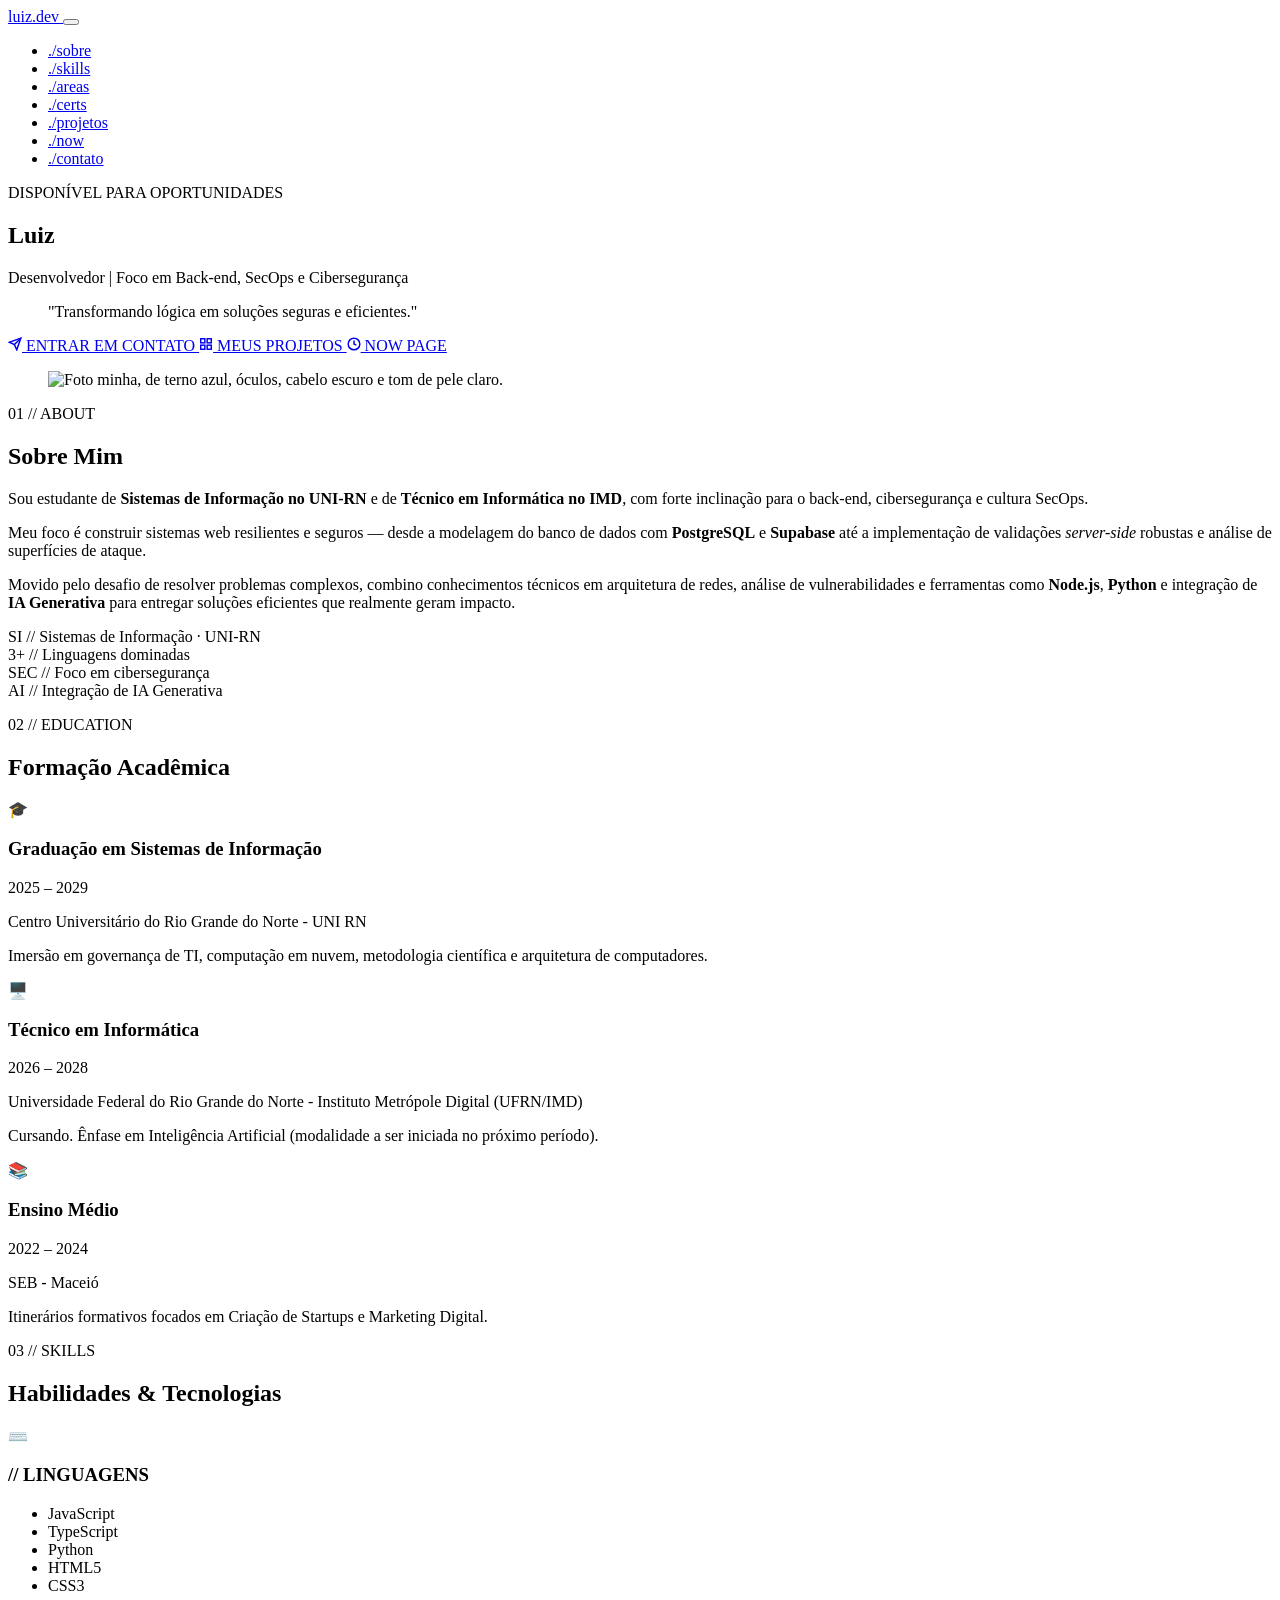
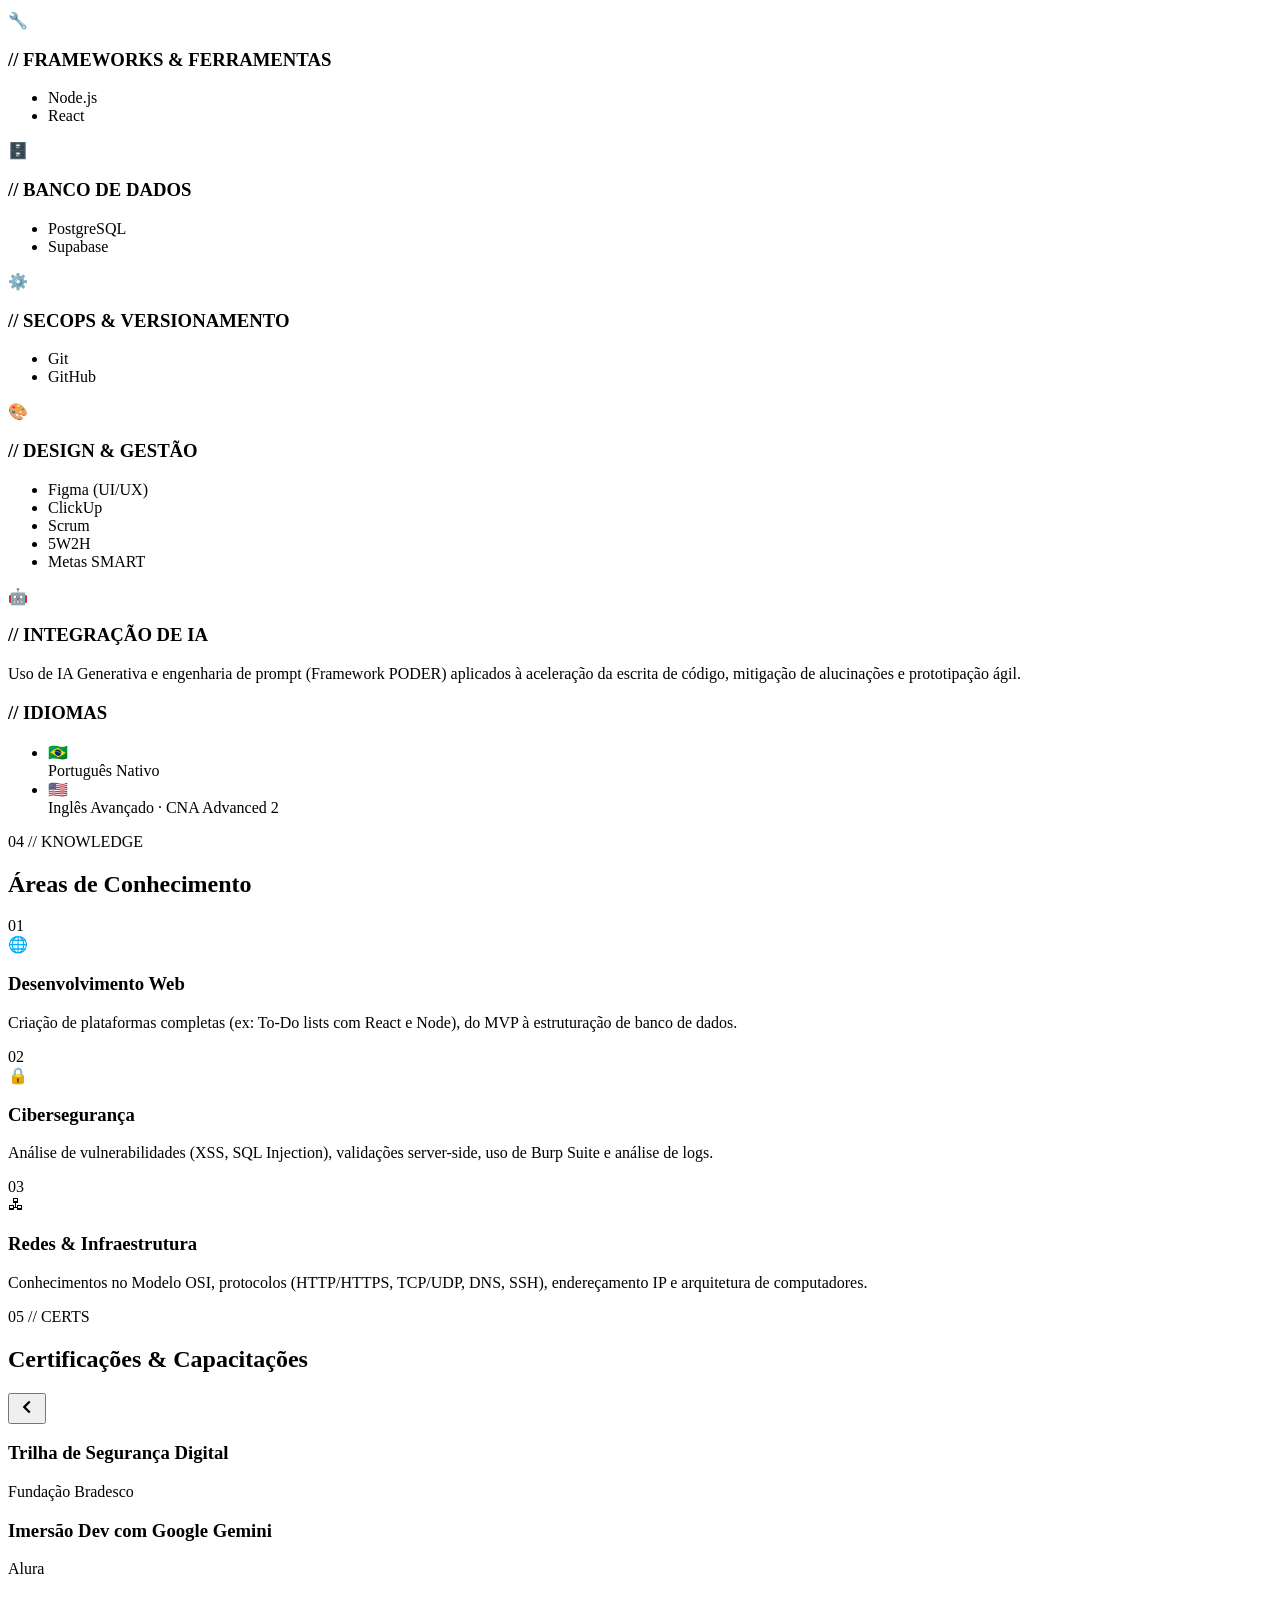
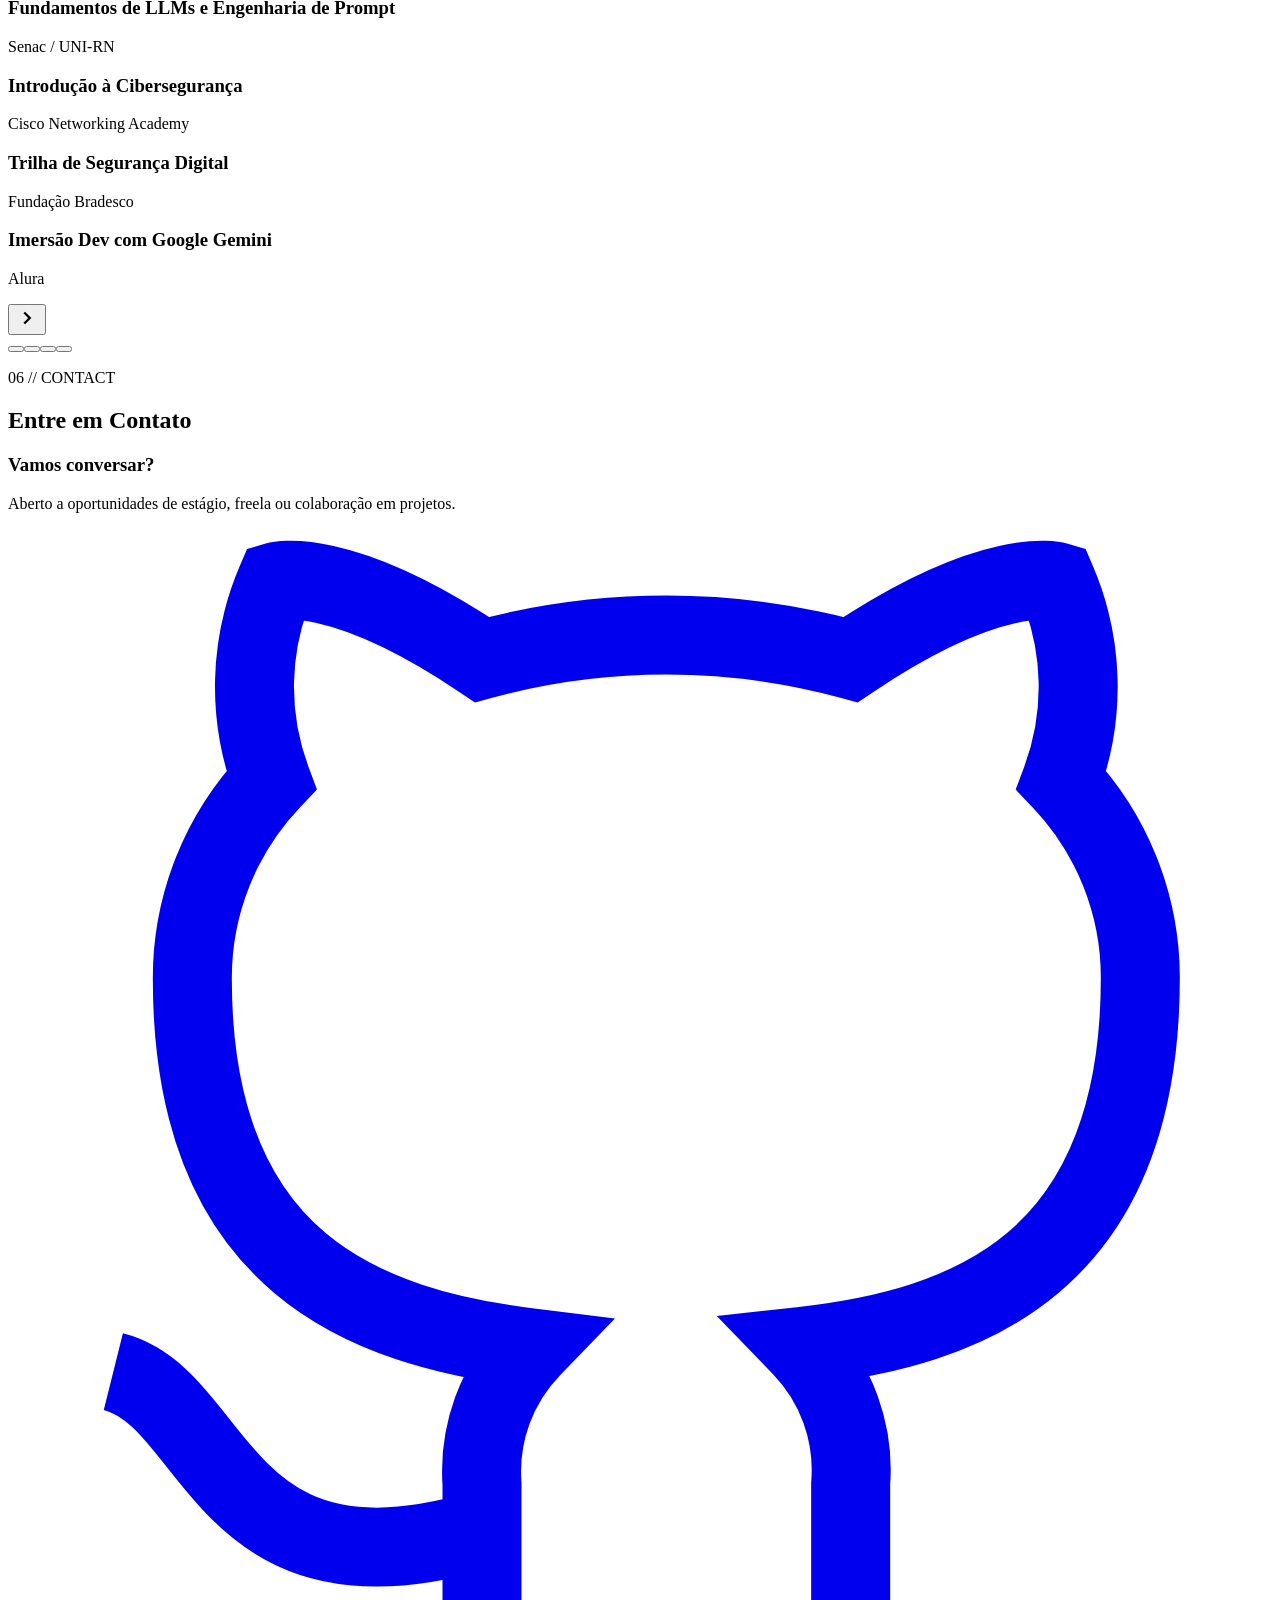
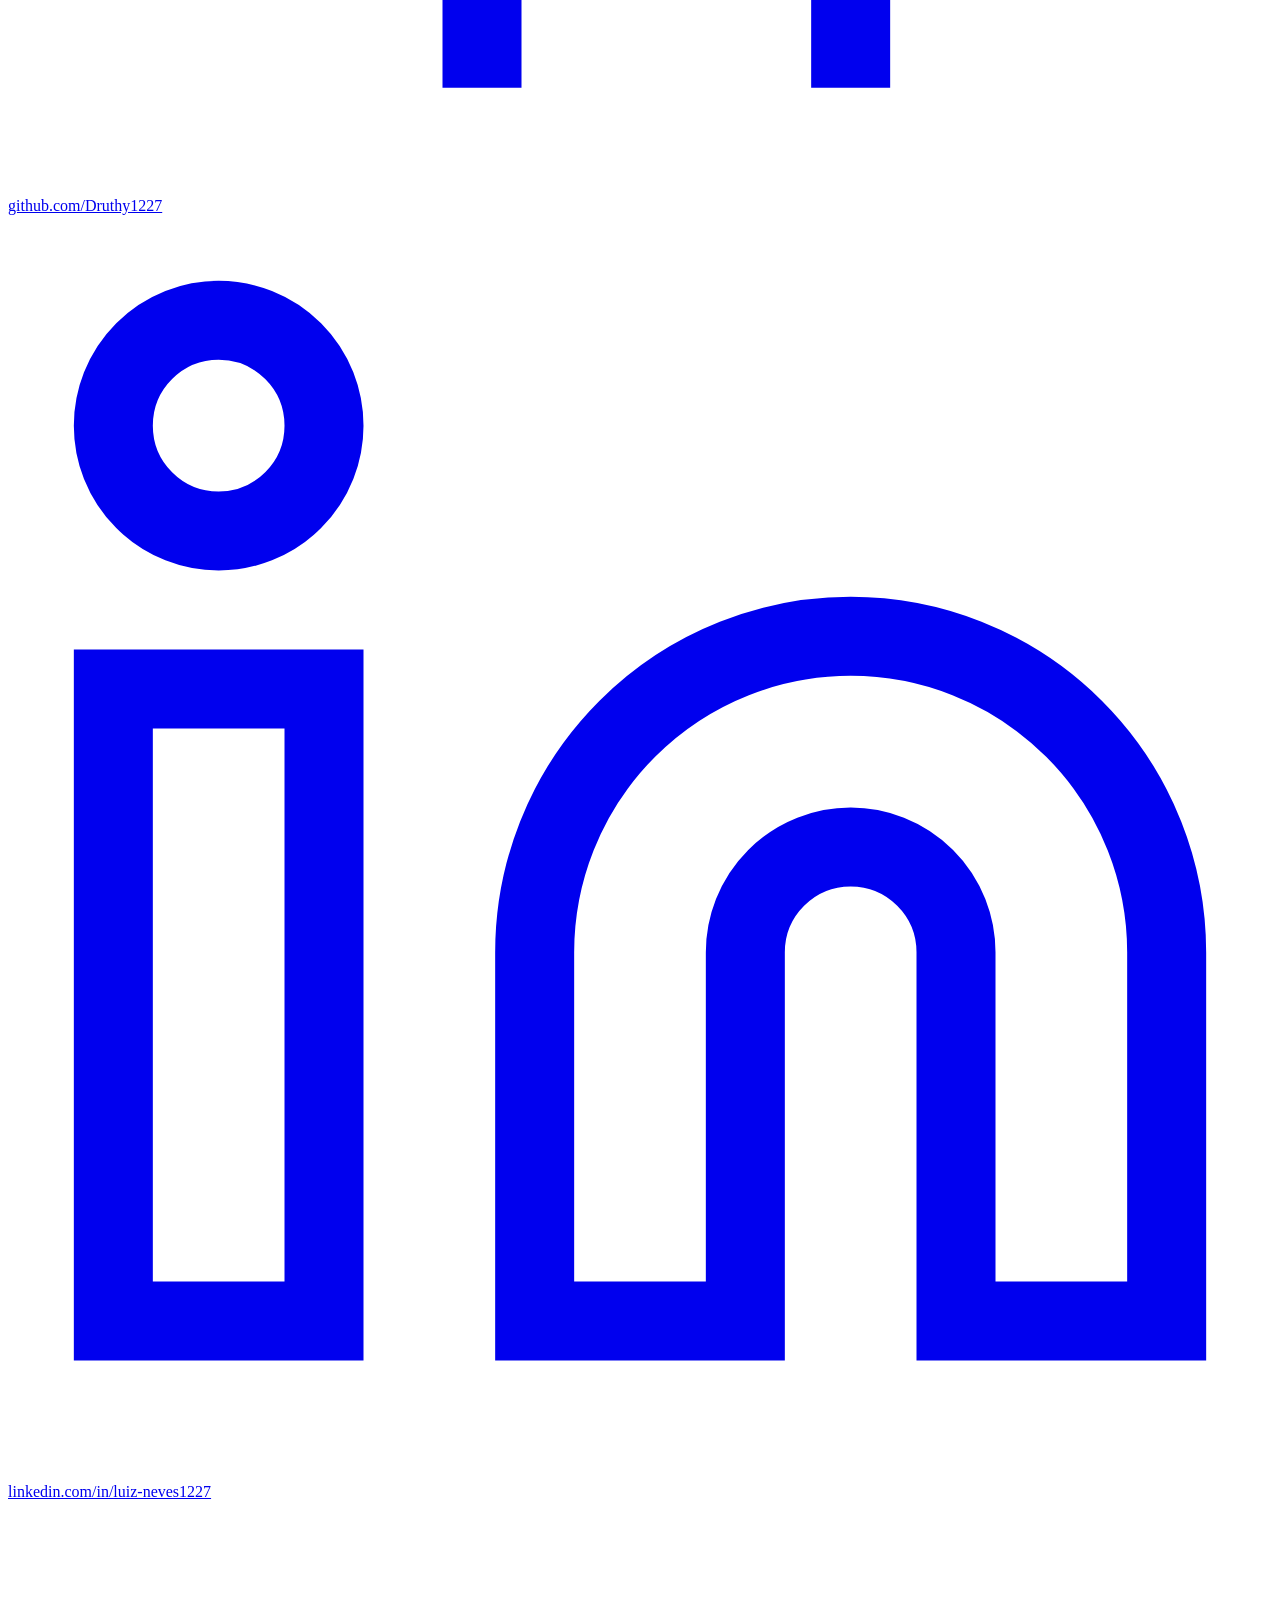
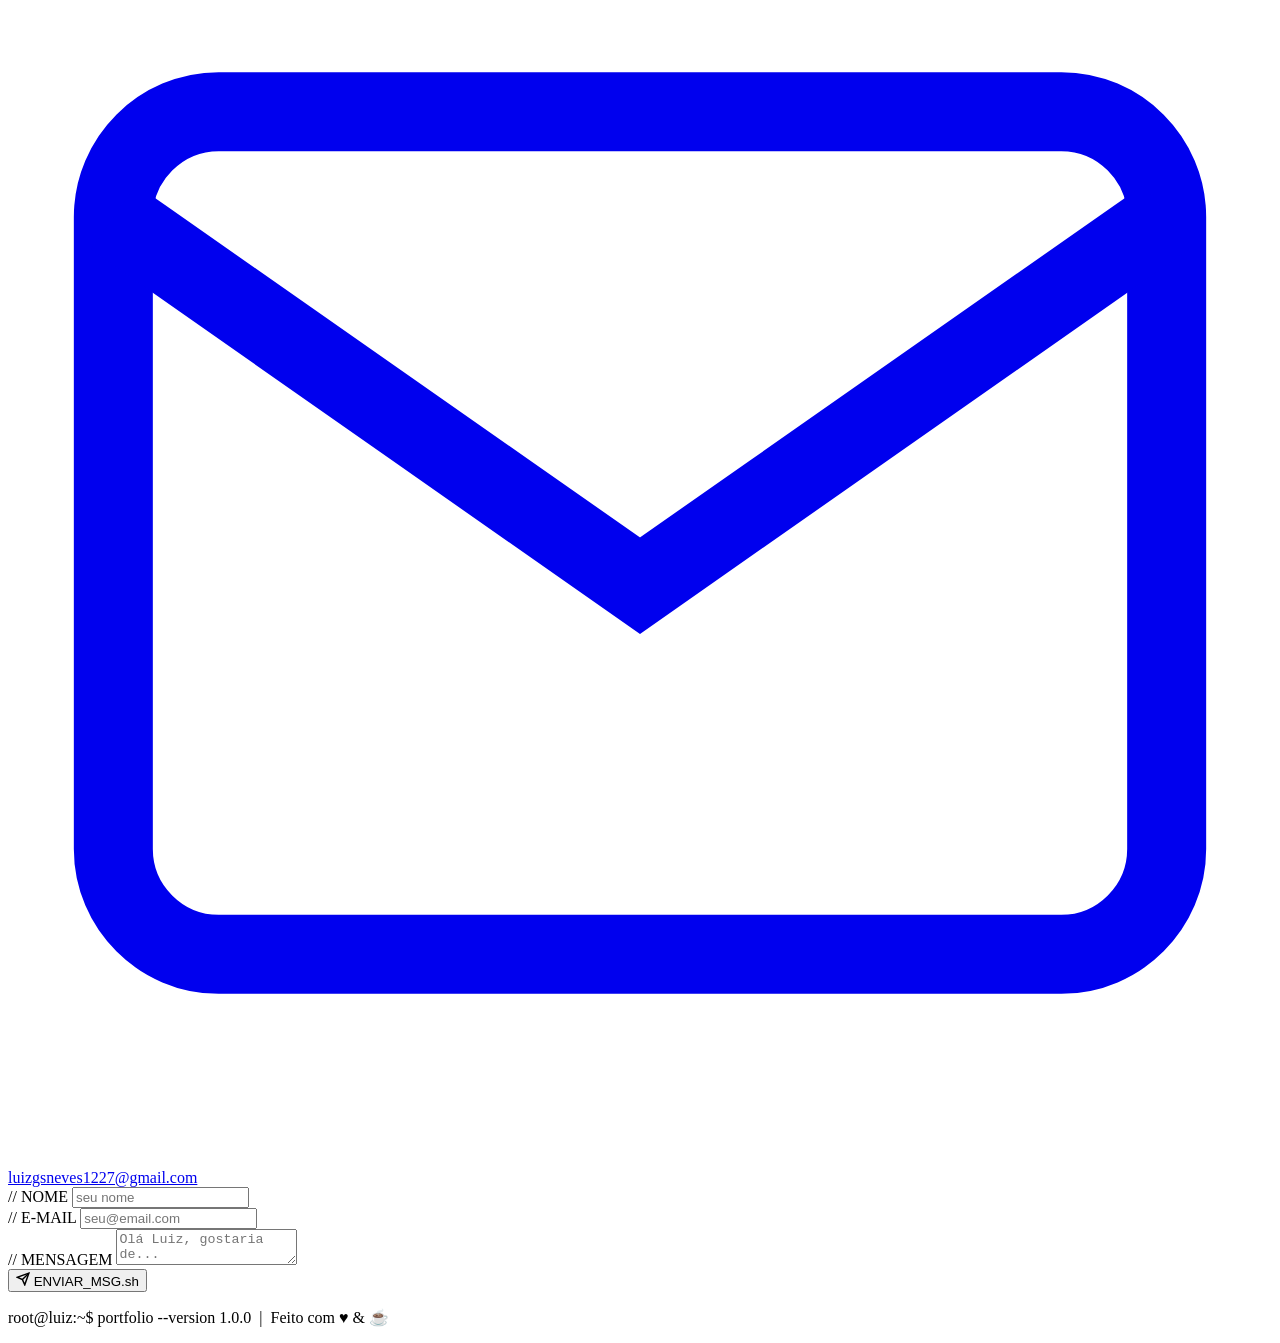
==== index.html @ 8666c345 "Update meta tags and improve form submission handling across HTML and JS files" ====
﻿<!DOCTYPE html>
<html lang="pt-BR">
<head>
  <!-- =============================================
       META & SEO
       ============================================= -->
  <meta charset="UTF-8" />
  <meta name="viewport" content="width=device-width, initial-scale=1.0" />
  <meta name="description" content="Portfólio de Luiz — Desenvolvedor com foco em Back-end, SecOps e Cibersegurança. Estudante de Sistemas de Informação no UNI-RN." />
  <meta name="keywords" content="desenvolvedor back-end, cibersegurança, secops, nodejs, python, go, postgresql, portfólio" />
  <meta name="author" content="Luiz" />

  <!-- Open Graph (para compartilhamentos em redes sociais) -->
  <meta property="og:title" content="Luiz Neves | Dev Back-end &amp; Cibersegurança" />
  <meta property="og:description" content="Transformando lógica em soluções seguras e eficientes." />
  <meta property="og:type" content="website" />
  <meta property="og:url" content="https://druthy1227.github.io/Portfolio/" />

  <!-- Twitter Card -->
  <meta name="twitter:card" content="summary" />
  <meta name="twitter:title" content="Luiz Neves | Dev Back-end &amp; Cibersegurança" />
  <meta name="twitter:description" content="Transformando lógica em soluções seguras e eficientes." />

  <title>Luiz | Dev Back-end &amp; Cibersegurança</title>

  <!-- Google Fonts -->
  <link rel="preconnect" href="https://fonts.googleapis.com" />
  <link rel="preconnect" href="https://fonts.gstatic.com" crossorigin />
  <link href="https://fonts.googleapis.com/css2?family=Share+Tech+Mono&family=Syne:wght@400;600;700;800&display=swap" rel="stylesheet" />
  <link rel="icon" href="assets/icons/favicon_io/favicon-32x32.png" type="image/png" />
  <!-- Stylesheet -->
  <link rel="stylesheet" href="style.css" />
</head>
<body>

  <!-- =============================================
       CABEÇALHO / NAVEGAÇÃO
       ============================================= -->
  <header role="banner">
    <nav aria-label="Navegação principal">
      <a class="nav-logo" href="#hero" aria-label="Ir ao topo — luiz.dev">
        luiz<span>.dev</span>
      </a>

      <!-- Botão hamburger para mobile -->
      <button
        class="hamburger"
        id="hamburger"
        aria-label="Abrir menu de navegação"
        aria-expanded="false"
        aria-controls="navLinks"
      >
        <span></span>
        <span></span>
        <span></span>
      </button>

      <ul class="nav-links" id="navLinks" role="list">
        <li><a href="#sobre">./sobre</a></li>
        <li><a href="#habilidades">./skills</a></li>
        <li><a href="#areas">./areas</a></li>
        <li><a href="#certs">./certs</a></li>
        <li><a href="projetos.html">./projetos</a></li>
        <li><a href="now.html">./now</a></li>
        <li><a href="#contato">./contato</a></li>
      </ul>
    </nav>
  </header>

  <!-- =============================================
       CONTEÚDO PRINCIPAL
       ============================================= -->
  <main id="main-content">

    <!-- =============================================
         SEÇÃO HERO
         ============================================= -->
    <section id="hero" aria-labelledby="hero-name">
      <div class="container hero-inner">

        <div class="hero-text">
          <p class="hero-tag" aria-label="Status: disponível para oportunidades">
            DISPONÍVEL PARA OPORTUNIDADES
          </p>

          <h1 class="hero-name" id="hero-name">
            Lu<span class="accent">iz</span>
          </h1>

          <p class="hero-title">
            Desenvolvedor | Foco em Back-end, SecOps e Cibersegurança
            <span class="cursor" aria-hidden="true"></span>
          </p>

          <blockquote class="hero-call">
            "Transformando lógica em soluções seguras e eficientes."
          </blockquote>
<div class="hero-buttons">
          <a href="#contato" class="hero-cta" aria-label="Ir para seção de contato">
            <svg aria-hidden="true" focusable="false" width="14" height="14" viewBox="0 0 24 24" fill="none" stroke="currentColor" stroke-width="2.5">
              <path d="M22 2L11 13"/><polygon points="22 2 15 22 11 13 2 9 22 2"/>
            </svg>
            ENTRAR EM CONTATO
          </a>

          <a href="projetos.html" class="hero-cta" aria-label="Ver meus projetos">
            <svg aria-hidden="true" focusable="false" width="14" height="14" viewBox="0 0 24 24" fill="none" stroke="currentColor" stroke-width="2.5">
              <rect x="3" y="3" width="7" height="7"/><rect x="14" y="3" width="7" height="7"/><rect x="14" y="14" width="7" height="7"/><rect x="3" y="14" width="7" height="7"/>
            </svg>
            MEUS PROJETOS
          </a>

          <a href="now.html" class="hero-cta" aria-label="Ver o que estou fazendo agora">
            <svg aria-hidden="true" focusable="false" width="14" height="14" viewBox="0 0 24 24" fill="none" stroke="currentColor" stroke-width="2.5"><circle cx="12" cy="12" r="10"/><polyline points="12 6 12 12 16 14"/></svg>
            NOW PAGE
          </a>
        </div>
          
        </div>

        <!-- =============================================
             FOTO DE PERFIL
             ============================================= -->
        <figure class="hero-photo" aria-label="Foto de perfil">
  <img
    src="assets/img/idk.jpg"
    class="hero-photo-img"
    alt="Foto minha, de terno azul, óculos, cabelo escuro e tom de pele claro."
  />
</figure>

      </div>
    </section>

    <!-- =============================================
         SEÇÃO SOBRE MIM
         ============================================= -->
    <section id="sobre" aria-labelledby="sobre-title">
      <div class="container">

        <header class="section-header reveal">
          <p class="section-label" aria-hidden="true">01 // ABOUT</p>
          <h2 class="section-title" id="sobre-title">
            Sobre <span class="accent">Mim</span>
          </h2>
        </header>

        <div class="sobre-grid">
          <article class="sobre-text reveal" aria-label="Biografia">
            <p>
              Sou estudante de <strong>Sistemas de Informação no UNI-RN</strong> e de
              <strong>Técnico em Informática no IMD</strong>, com forte inclinação para
              o back-end, cibersegurança e cultura SecOps.
            </p>
            <p>
              Meu foco é construir sistemas web resilientes e seguros — desde a modelagem
              do banco de dados com <strong>PostgreSQL</strong> e <strong>Supabase</strong>
              até a implementação de validações <em>server-side</em> robustas e análise
              de superfícies de ataque.
            </p>
            <p>
              Movido pelo desafio de resolver problemas complexos, combino conhecimentos
              técnicos em arquitetura de redes, análise de vulnerabilidades e ferramentas
              como <strong>Node.js</strong>, <strong>Python</strong> e integração de
              <strong>IA Generativa</strong> para entregar soluções eficientes que
              realmente geram impacto.
            </p>
          </article>

          <div class="sobre-stats reveal" role="list" aria-label="Destaques do perfil">
            <article class="stat-box" role="listitem">
              <span class="stat-num" aria-label="Curso: Sistemas de Informação">SI</span>
              <span class="stat-label">// Sistemas de Informação · UNI-RN</span>
            </article>
            <article class="stat-box" role="listitem">
              <span class="stat-num" aria-label="Mais de 3 linguagens">3+</span>
              <span class="stat-label">// Linguagens dominadas</span>
            </article>
            <article class="stat-box" role="listitem">
              <span class="stat-num" aria-label="Foco em segurança">SEC</span>
              <span class="stat-label">// Foco em cibersegurança</span>
            </article>
            <article class="stat-box" role="listitem">
              <span class="stat-num" aria-label="Inteligência Artificial">AI</span>
              <span class="stat-label">// Integração de IA Generativa</span>
            </article>
          </div>
        </div>

      </div>
    </section>

    <!-- =============================================
         SEÇÃO FORMAÇÃO ACADÊMICA
         ============================================= -->
    <section id="formacao" aria-labelledby="formacao-title">
      <div class="container">

        <header class="section-header reveal">
          <p class="section-label" aria-hidden="true">02 // EDUCATION</p>
          <h2 class="section-title" id="formacao-title">
            Formação <span class="accent">Acadêmica</span>
          </h2>
        </header>

        <div class="formacao-list">

          <article class="formacao-item reveal" aria-labelledby="form1-title">
            <div class="formacao-icon" aria-hidden="true">🎓</div>
            <div class="formacao-content">
              <div class="formacao-header">
                <h3 class="formacao-title" id="form1-title">Graduação em Sistemas de Informação</h3>
                <span class="formacao-period">2025 – 2029</span>
              </div>
              <p class="formacao-institution">Centro Universitário do Rio Grande do Norte - UNI RN</p>
              <p class="formacao-desc">Imersão em governança de TI, computação em nuvem, metodologia científica e arquitetura de computadores.</p>
            </div>
          </article>

          <article class="formacao-item reveal" aria-labelledby="form2-title">
            <div class="formacao-icon" aria-hidden="true">🖥️</div>
            <div class="formacao-content">
              <div class="formacao-header">
                <h3 class="formacao-title" id="form2-title">Técnico em Informática</h3>
                <span class="formacao-period">2026 – 2028</span>
              </div>
              <p class="formacao-institution">Universidade Federal do Rio Grande do Norte - Instituto Metrópole Digital (UFRN/IMD)</p>
              <p class="formacao-desc">Cursando. Ênfase em Inteligência Artificial (modalidade a ser iniciada no próximo período).</p>
            </div>
          </article>

          <article class="formacao-item reveal" aria-labelledby="form3-title">
            <div class="formacao-icon" aria-hidden="true">📚</div>
            <div class="formacao-content">
              <div class="formacao-header">
                <h3 class="formacao-title" id="form3-title">Ensino Médio</h3>
                <span class="formacao-period">2022 – 2024</span>
              </div>
              <p class="formacao-institution">SEB - Maceió</p>
              <p class="formacao-desc">Itinerários formativos focados em Criação de Startups e Marketing Digital.</p>
            </div>
          </article>

        </div>

      </div>
    </section>

    <!-- =============================================
         SEÇÃO HABILIDADES
         ============================================= -->
    <section id="habilidades" aria-labelledby="habilidades-title">
      <div class="container">

        <header class="section-header reveal">
          <p class="section-label" aria-hidden="true">03 // SKILLS</p>
          <h2 class="section-title" id="habilidades-title">
            Habilidades &amp; <span class="accent">Tecnologias</span>
          </h2>
        </header>

        <div class="skills-grid">

          <article class="skill-card reveal" aria-labelledby="skill-langs">
            <div class="skill-card-icon" aria-hidden="true">⌨️</div>
            <h3 class="skill-card-title" id="skill-langs">// LINGUAGENS</h3>
            <ul class="skill-tags" aria-label="Linguagens de programação">
              <li class="skill-tag">JavaScript</li>
              <li class="skill-tag">TypeScript</li>
              <li class="skill-tag">Python</li>
              <li class="skill-tag">HTML5</li>
              <li class="skill-tag">CSS3</li>
            </ul>
          </article>

          <article class="skill-card reveal" aria-labelledby="skill-frameworks">
            <div class="skill-card-icon" aria-hidden="true">🔧</div>
            <h3 class="skill-card-title" id="skill-frameworks">// FRAMEWORKS &amp; FERRAMENTAS</h3>
            <ul class="skill-tags" aria-label="Frameworks e ferramentas">
              <li class="skill-tag">Node.js</li>
              <li class="skill-tag">React</li>
            </ul>
          </article>

          <article class="skill-card reveal" aria-labelledby="skill-db">
            <div class="skill-card-icon" aria-hidden="true">🗄️</div>
            <h3 class="skill-card-title" id="skill-db">// BANCO DE DADOS</h3>
            <ul class="skill-tags" aria-label="Banco de dados">
              <li class="skill-tag">PostgreSQL</li>
              <li class="skill-tag">Supabase</li>
            </ul>
          </article>

          <article class="skill-card reveal" aria-labelledby="skill-secops">
            <div class="skill-card-icon" aria-hidden="true">⚙️</div>
            <h3 class="skill-card-title" id="skill-secops">// SECOPS &amp; VERSIONAMENTO</h3>
            <ul class="skill-tags" aria-label="SecOps e versionamento">
              <li class="skill-tag">Git</li>
              <li class="skill-tag">GitHub</li>
            </ul>
          </article>

          <article class="skill-card reveal" aria-labelledby="skill-design">
            <div class="skill-card-icon" aria-hidden="true">🎨</div>
            <h3 class="skill-card-title" id="skill-design">// DESIGN &amp; GESTÃO</h3>
            <ul class="skill-tags" aria-label="Design e gestão de projetos">
              <li class="skill-tag">Figma (UI/UX)</li>
              <li class="skill-tag">ClickUp</li>
              <li class="skill-tag">Scrum</li>
              <li class="skill-tag">5W2H</li>
              <li class="skill-tag">Metas SMART</li>
            </ul>
          </article>

          <article class="skill-card reveal" aria-labelledby="skill-ai">
            <div class="skill-card-icon" aria-hidden="true">🤖</div>
            <h3 class="skill-card-title" id="skill-ai">// INTEGRAÇÃO DE IA</h3>
            <p class="skill-card-desc">Uso de IA Generativa e engenharia de prompt (Framework PODER) aplicados à aceleração da escrita de código, mitigação de alucinações e prototipação ágil.</p>
          </article>

        </div>

        <!-- Bloco de Idiomas -->
        <div class="languages-block reveal" aria-label="Idiomas">
          <h3 class="languages-title">// IDIOMAS</h3>
          <ul class="languages-list" role="list">
            <li class="language-item">
              <span class="language-flag" aria-hidden="true">🇧🇷</span>
              <div class="language-info">
                <span class="language-name">Português</span>
                <span class="language-level">Nativo</span>
              </div>
            </li>
            <li class="language-item">
              <span class="language-flag" aria-hidden="true">🇺🇸</span>
              <div class="language-info">
                <span class="language-name">Inglês</span>
                <span class="language-level">Avançado <span class="language-cert">· CNA Advanced 2</span></span>
              </div>
            </li>
          </ul>
        </div>

      </div>
    </section>

    <!-- =============================================
         SEÇÃO ÁREAS DE CONHECIMENTO
         ============================================= -->
    <section id="areas" aria-labelledby="areas-title">
      <div class="container">

        <header class="section-header reveal">
          <p class="section-label" aria-hidden="true">04 // KNOWLEDGE</p>
          <h2 class="section-title" id="areas-title">
            Áreas de <span class="accent">Conhecimento</span>
          </h2>
        </header>

        <div class="areas-grid">

          <article class="area-card reveal" aria-labelledby="area-web">
            <span class="area-card-num" aria-hidden="true">01</span>
            <div class="area-icon" aria-hidden="true">🌐</div>
            <h3 class="area-title" id="area-web">Desenvolvimento Web</h3>
            <p class="area-desc">
              Criação de plataformas completas (ex: To-Do lists com React e Node),
              do MVP à estruturação de banco de dados.
            </p>
          </article>

          <article class="area-card reveal" aria-labelledby="area-sec">
            <span class="area-card-num" aria-hidden="true">02</span>
            <div class="area-icon" aria-hidden="true">🔒</div>
            <h3 class="area-title" id="area-sec">Cibersegurança</h3>
            <p class="area-desc">
              Análise de vulnerabilidades (XSS, SQL Injection), validações server-side,
              uso de Burp Suite e análise de logs.
            </p>
          </article>

          <article class="area-card reveal" aria-labelledby="area-net">
            <span class="area-card-num" aria-hidden="true">03</span>
            <div class="area-icon" aria-hidden="true">🖧</div>
            <h3 class="area-title" id="area-net">Redes &amp; Infraestrutura</h3>
            <p class="area-desc">
              Conhecimentos no Modelo OSI, protocolos (HTTP/HTTPS, TCP/UDP, DNS, SSH),
              endereçamento IP e arquitetura de computadores.
            </p>
          </article>

        </div>
      </div>
    </section>

    <!-- =============================================
         SEÇÃO CERTIFICAÇÕES — CARROSSEL
         ============================================= -->
    <section id="certs" aria-labelledby="certs-title">
      <div class="container">

        <header class="section-header reveal">
          <p class="section-label" aria-hidden="true">05 // CERTS</p>
          <h2 class="section-title" id="certs-title">
            Certificações &amp; <span class="accent">Capacitações</span>
          </h2>
        </header>

        <div class="certs-carousel-wrapper">
          <button class="carousel-btn carousel-btn--prev" id="certPrev" aria-label="Certificado anterior">
            <svg aria-hidden="true" focusable="false" width="22" height="22" viewBox="0 0 24 24" fill="none" stroke="currentColor" stroke-width="2.5"><polyline points="15 18 9 12 15 6"/></svg>
          </button>

          <div class="certs-carousel-track" id="certsCarousel" role="list" aria-label="Lista de certificações">

            <article class="carousel-cert-item" role="listitem" data-index="0">
              <div class="cert-bullet" aria-hidden="true"></div>
              <div class="cert-card-content">
                <h3 class="cert-name">Imersão Dev com Google Gemini</h3>
                <p class="cert-org">Alura</p>
              </div>
            </article>

            <article class="carousel-cert-item" role="listitem" data-index="1">
              <div class="cert-bullet" aria-hidden="true"></div>
              <div class="cert-card-content">
                <h3 class="cert-name">Fundamentos de LLMs e Engenharia de Prompt</h3>
                <p class="cert-org">Senac / UNI-RN</p>
              </div>
            </article>

            <article class="carousel-cert-item" role="listitem" data-index="2">
              <div class="cert-bullet" aria-hidden="true"></div>
              <div class="cert-card-content">
                <h3 class="cert-name">Introdução à Cibersegurança</h3>
                <p class="cert-org">Cisco Networking Academy</p>
              </div>
            </article>

            <article class="carousel-cert-item" role="listitem" data-index="3">
              <div class="cert-bullet" aria-hidden="true"></div>
              <div class="cert-card-content">
                <h3 class="cert-name">Trilha de Segurança Digital</h3>
                <p class="cert-org">Fundação Bradesco</p>
              </div>
            </article>

          </div>

          <button class="carousel-btn carousel-btn--next" id="certNext" aria-label="Próximo certificado">
            <svg aria-hidden="true" focusable="false" width="22" height="22" viewBox="0 0 24 24" fill="none" stroke="currentColor" stroke-width="2.5"><polyline points="9 18 15 12 9 6"/></svg>
          </button>
        </div>

        <div class="carousel-dots" id="carouselDots" aria-hidden="true"></div>

      </div>
    </section>

    <!-- =============================================
         SEÇÃO CONTATO
         ============================================= -->
    <section id="contato" aria-labelledby="contato-title">
      <div class="container">

        <header class="section-header reveal">
          <p class="section-label" aria-hidden="true">06 // CONTACT</p>
          <h2 class="section-title" id="contato-title">
            Entre em <span class="accent">Contato</span>
          </h2>
        </header>

        <div class="contact-grid">

          <!-- Info + Redes Sociais -->
          <div class="contact-info reveal">
            <h3>Vamos conversar?</h3>
            <p>Aberto a oportunidades de estágio, freela ou colaboração em projetos.</p>

            <!-- =============================================
                 LINKS DAS REDES SOCIAIS
                 Substitua os "#" pelos seus links reais:
                 ============================================= -->
            <nav class="social-links" aria-label="Redes sociais e contato">

              <a
                href="https://github.com/Druthy1227"
                class="social-link"
                target="_blank"
                rel="noopener noreferrer"
                aria-label="Perfil do GitHub (abre em nova aba)"
              >
                <svg aria-hidden="true" focusable="false" viewBox="0 0 24 24" stroke-width="1.5" fill="none" stroke="currentColor">
                  <path d="M9 19c-5 1.5-5-2.5-7-3m14 6v-3.87a3.37 3.37 0 0 0-.94-2.61c3.14-.35 6.44-1.54 6.44-7A5.44 5.44 0 0 0 20 4.77 5.07 5.07 0 0 0 19.91 1S18.73.65 16 2.48a13.38 13.38 0 0 0-7 0C6.27.65 5.09 1 5.09 1A5.07 5.07 0 0 0 5 4.77a5.44 5.44 0 0 0-1.5 3.78c0 5.42 3.3 6.61 6.44 7A3.37 3.37 0 0 0 9 18.13V22"/>
                </svg>
                github.com/Druthy1227
              </a>

              <a
                href="https://www.linkedin.com/in/luiz-neves1227/"
                class="social-link"
                target="_blank"
                rel="noopener noreferrer"
                aria-label="Perfil do LinkedIn (abre em nova aba)"
              >
                <svg aria-hidden="true" focusable="false" viewBox="0 0 24 24" stroke-width="1.5" fill="none" stroke="currentColor">
                  <path d="M16 8a6 6 0 0 1 6 6v7h-4v-7a2 2 0 0 0-2-2 2 2 0 0 0-2 2v7h-4v-7a6 6 0 0 1 6-6z"/>
                  <rect x="2" y="9" width="4" height="12"/>
                  <circle cx="4" cy="4" r="2"/>
                </svg>
                linkedin.com/in/luiz-neves1227
              </a>

              <a
                href="mailto:luizgsneves1227@gmail.com"
                class="social-link"
                aria-label="Enviar e-mail para Luiz"
              >
                <svg aria-hidden="true" focusable="false" viewBox="0 0 24 24" stroke-width="1.5" fill="none" stroke="currentColor">
                  <path d="M4 4h16c1.1 0 2 .9 2 2v12c0 1.1-.9 2-2 2H4c-1.1 0-2-.9-2-2V6c0-1.1.9-2 2-2z"/>
                  <polyline points="22,6 12,13 2,6"/>
                </svg>
                luizgsneves1227@gmail.com
              </a>

            </nav>
          </div>

          <!-- Formulário de Contato -->
          <div class="contact-form-wrapper reveal">
            <form
              class="contact-form"
              id="contactForm"
              novalidate
              aria-label="Formulário de contato"
            >
              <div class="form-group">
                <label class="form-label" for="contactName">// NOME</label>
                <input
                  type="text"
                  id="contactName"
                  name="name"
                  class="form-input"
                  placeholder="seu nome"
                  autocomplete="name"
                  required
                  aria-required="true"
                />
              </div>

              <div class="form-group">
                <label class="form-label" for="contactEmail">// E-MAIL</label>
                <input
                  type="email"
                  id="contactEmail"
                  name="email"
                  class="form-input"
                  placeholder="seu@email.com"
                  autocomplete="email"
                  required
                  aria-required="true"
                />
              </div>

              <div class="form-group">
                <label class="form-label" for="contactMessage">// MENSAGEM</label>
                <textarea
                  id="contactMessage"
                  name="message"
                  class="form-textarea"
                  placeholder="Olá Luiz, gostaria de..."
                  required
                  aria-required="true"
                ></textarea>
              </div>

              <button type="submit" class="form-btn" id="sendBtn">
                <svg aria-hidden="true" focusable="false" width="14" height="14" viewBox="0 0 24 24" fill="none" stroke="currentColor" stroke-width="2.5">
                  <path d="M22 2L11 13"/><polygon points="22 2 15 22 11 13 2 9 22 2"/>
                </svg>
                <span id="btnText">ENVIAR_MSG.sh</span>
              </button>
            </form>
          </div>

        </div>
      </div>
    </section>

  </main>

  <!-- =============================================
       RODAPÉ
       ============================================= -->
  <footer role="contentinfo">
    <p>
      <span aria-hidden="true">root@luiz:~$</span>
      portfolio --version 1.0.0
      &nbsp;|&nbsp;
      Feito com <span aria-label="amor">♥</span> &amp; ☕
    </p>
  </footer>

  <!-- =============================================
       JAVASCRIPT
       ============================================= -->
  <script src="script.js"></script>

</body>
</html>
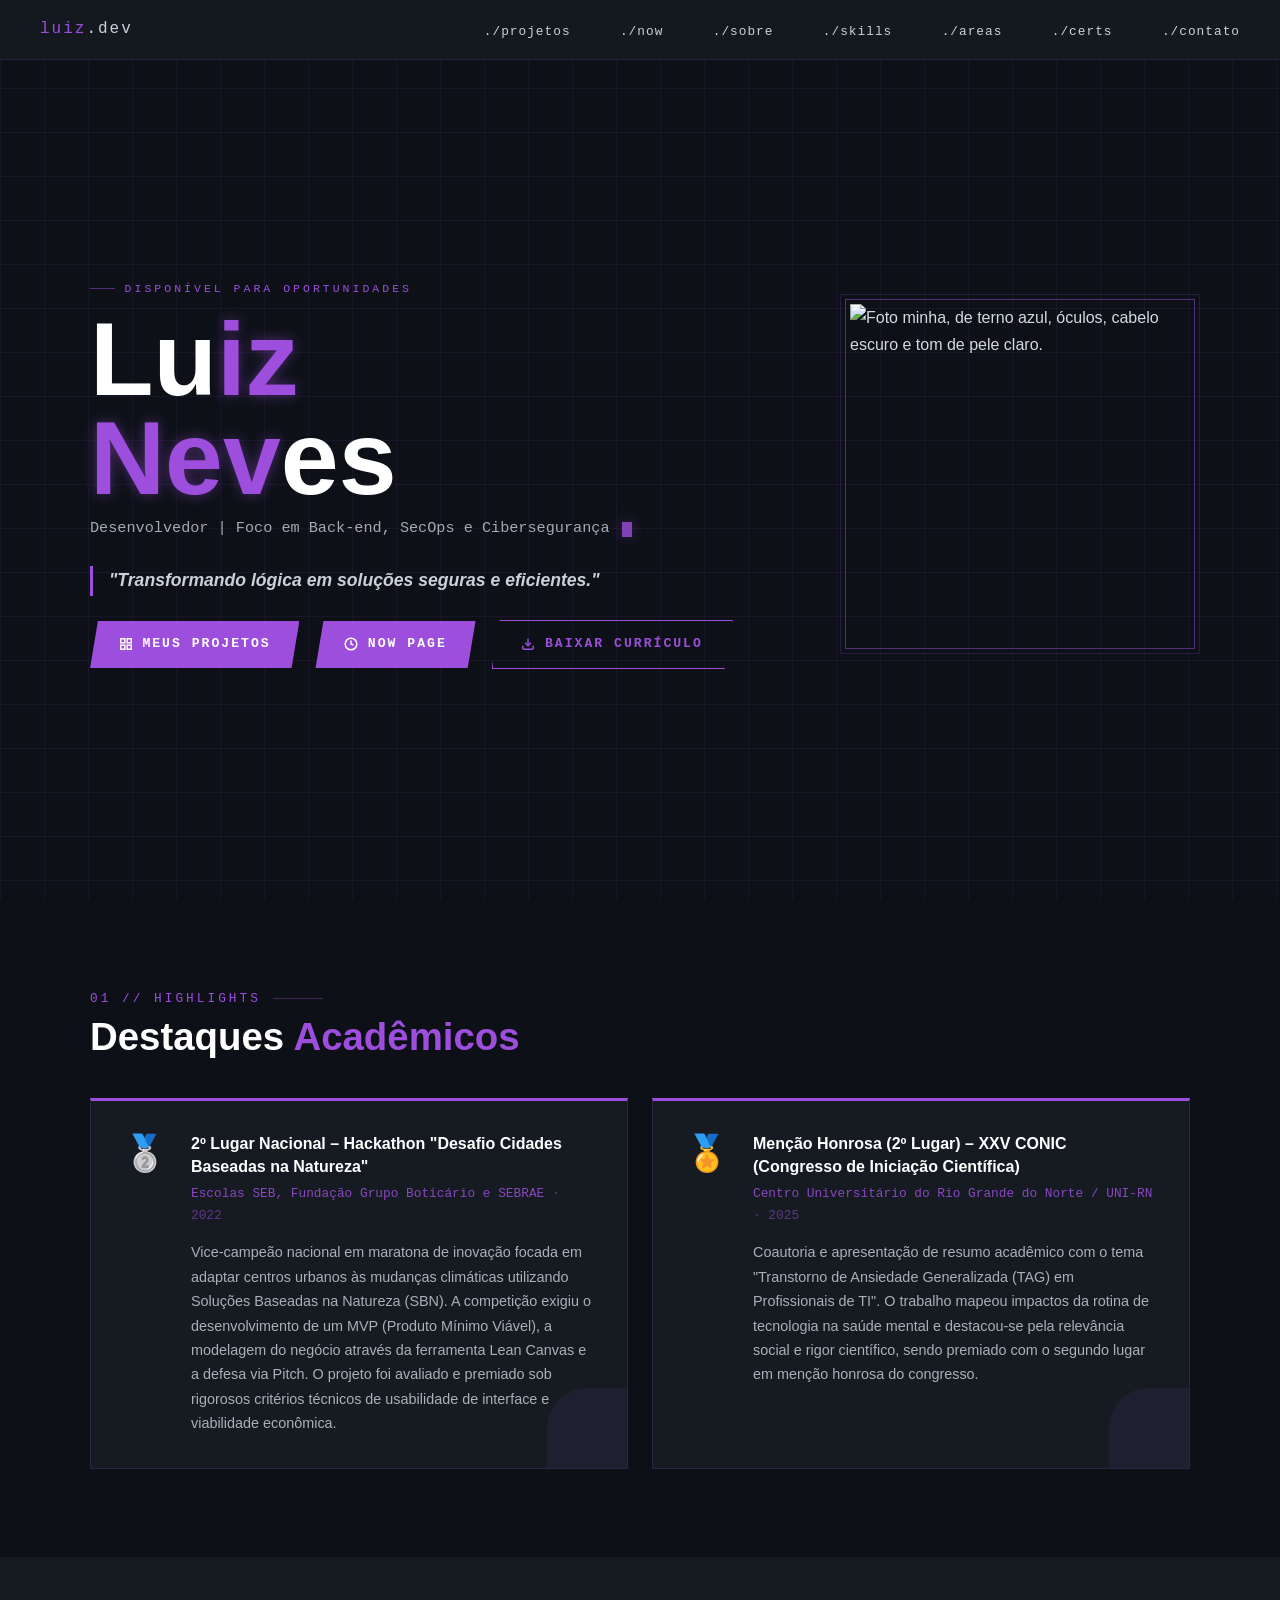
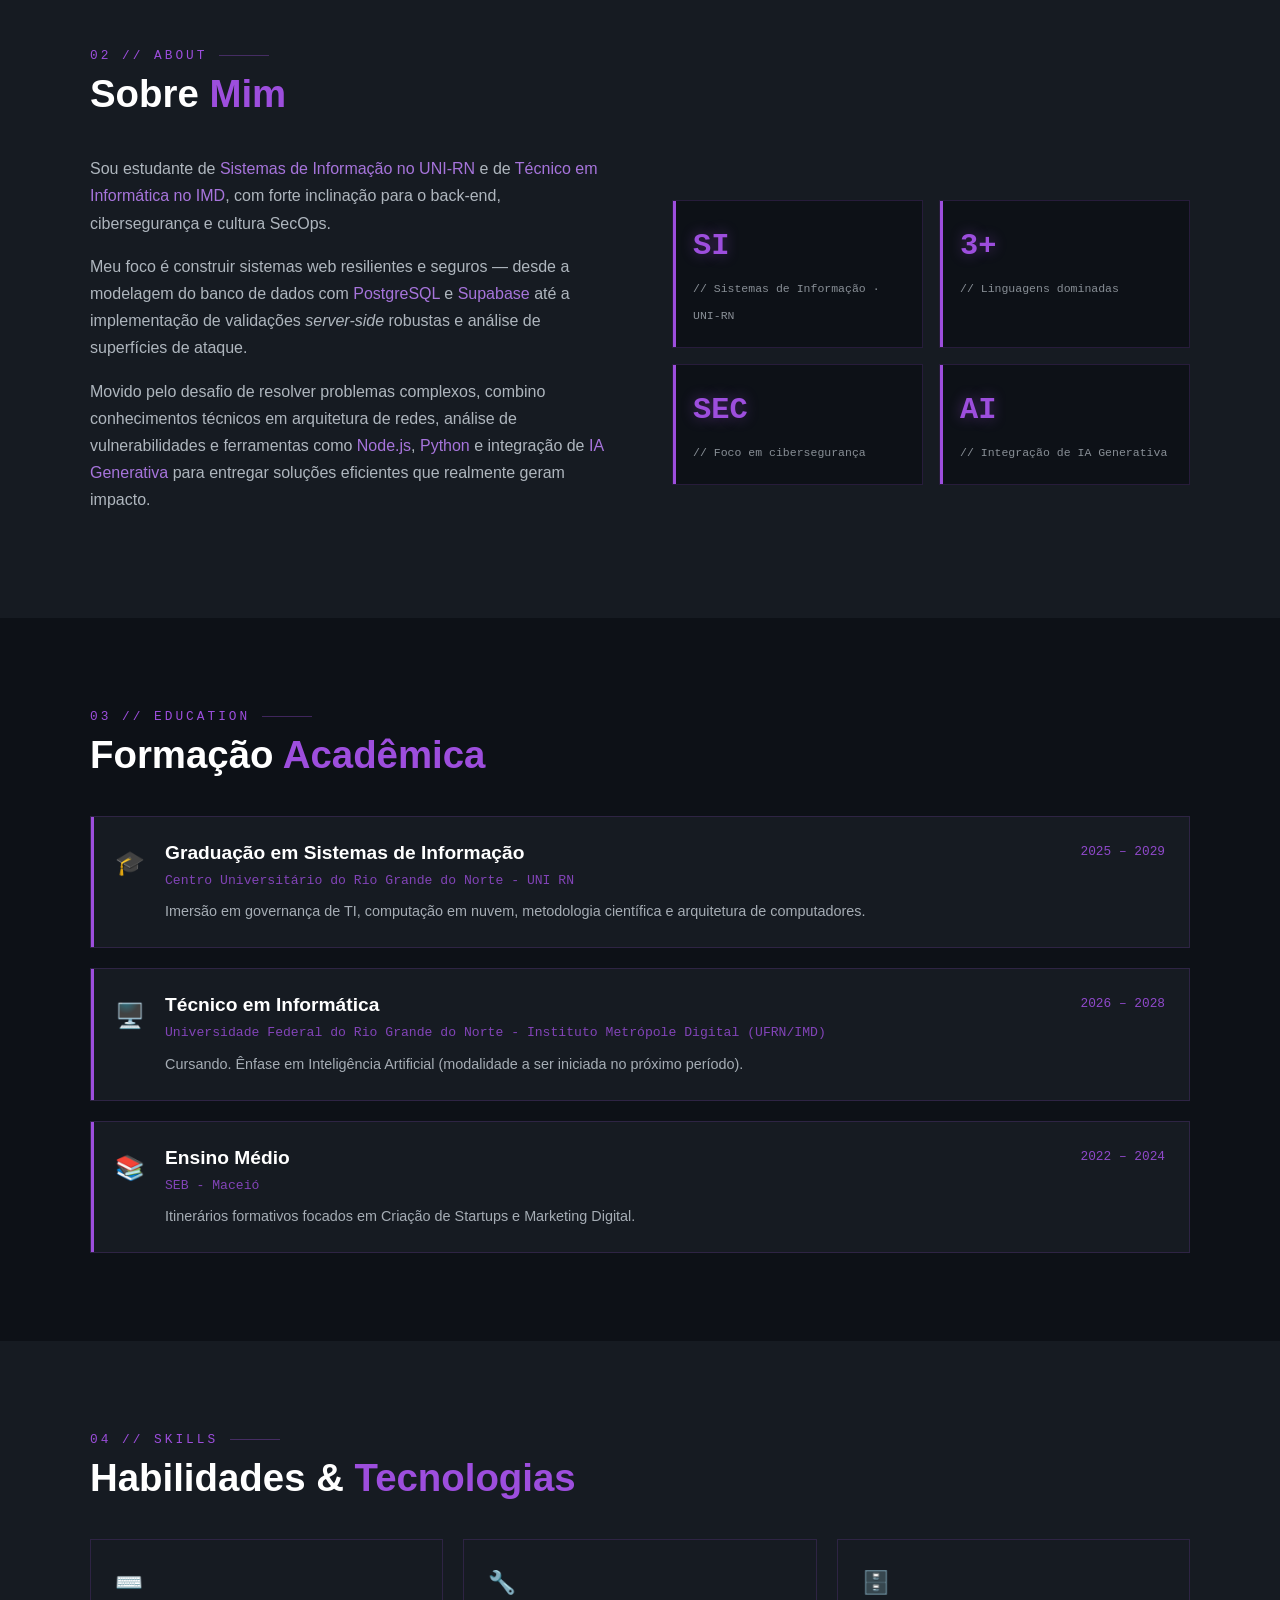
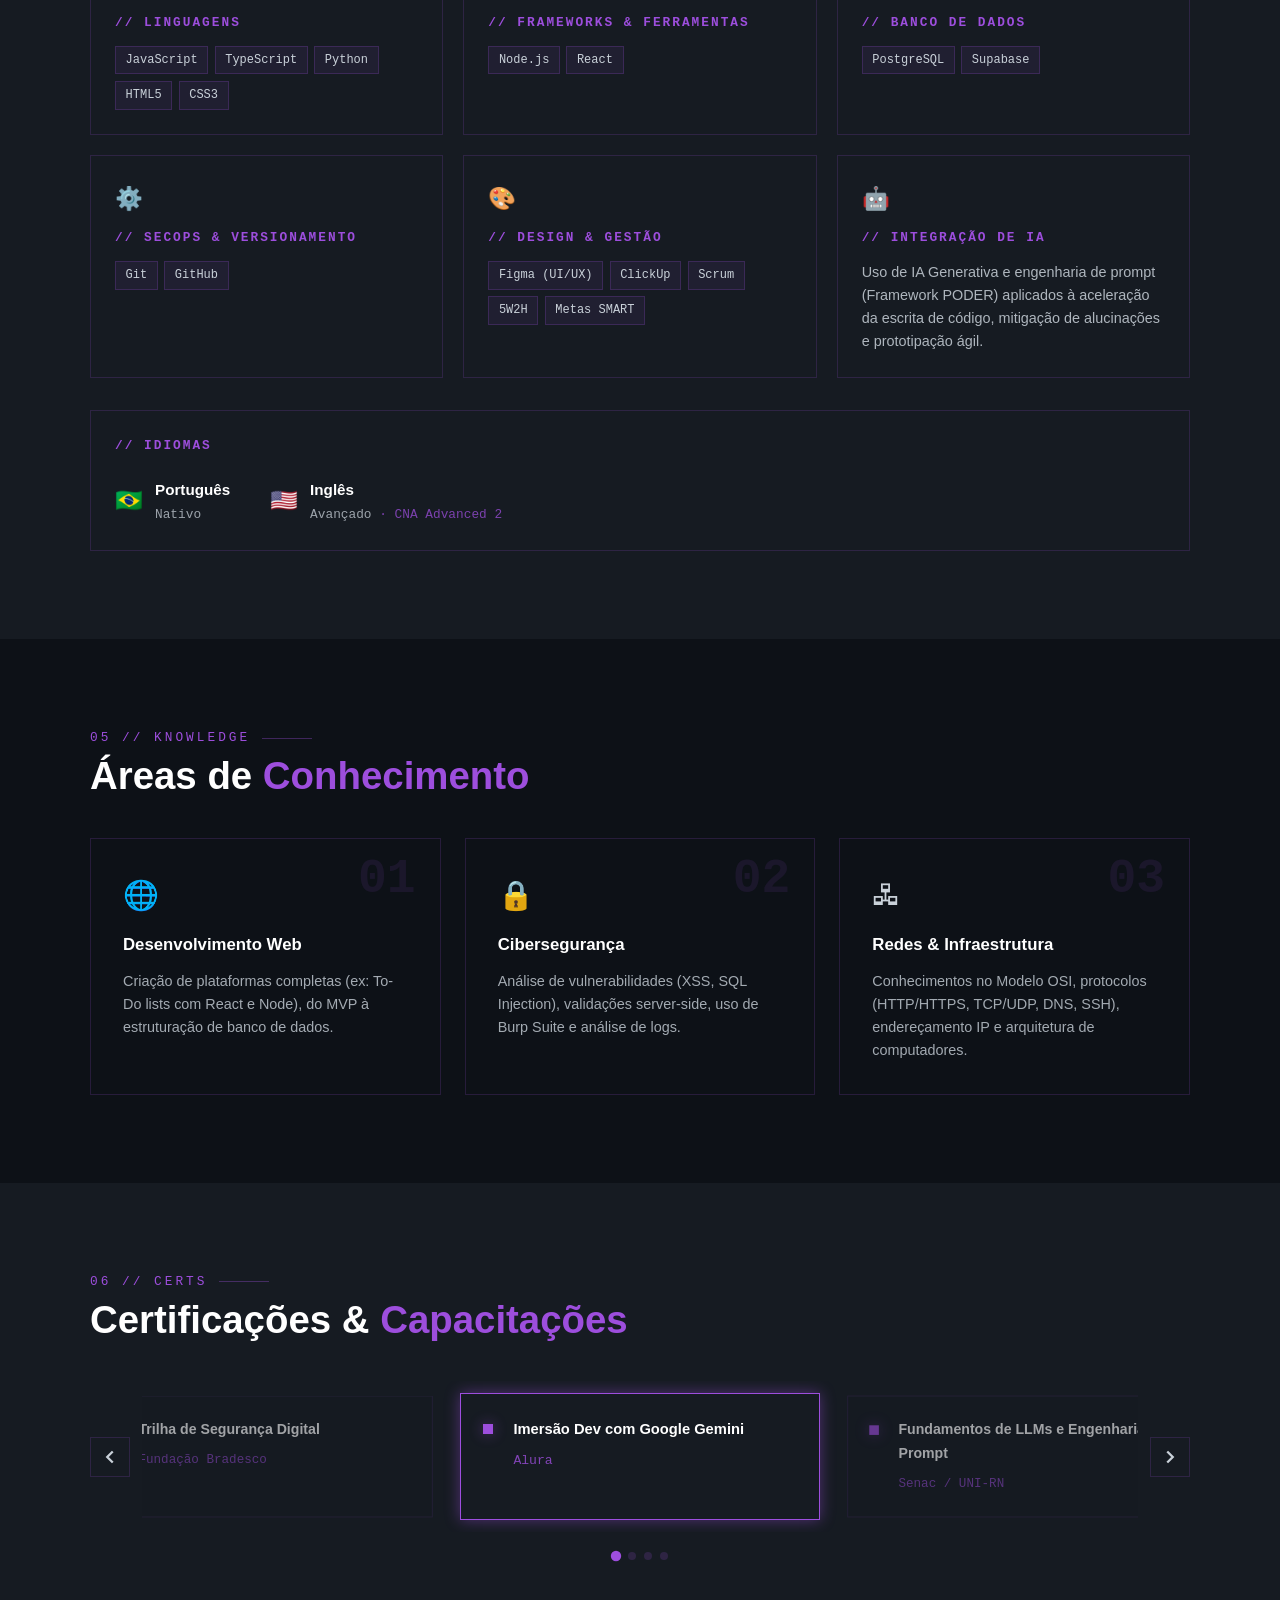
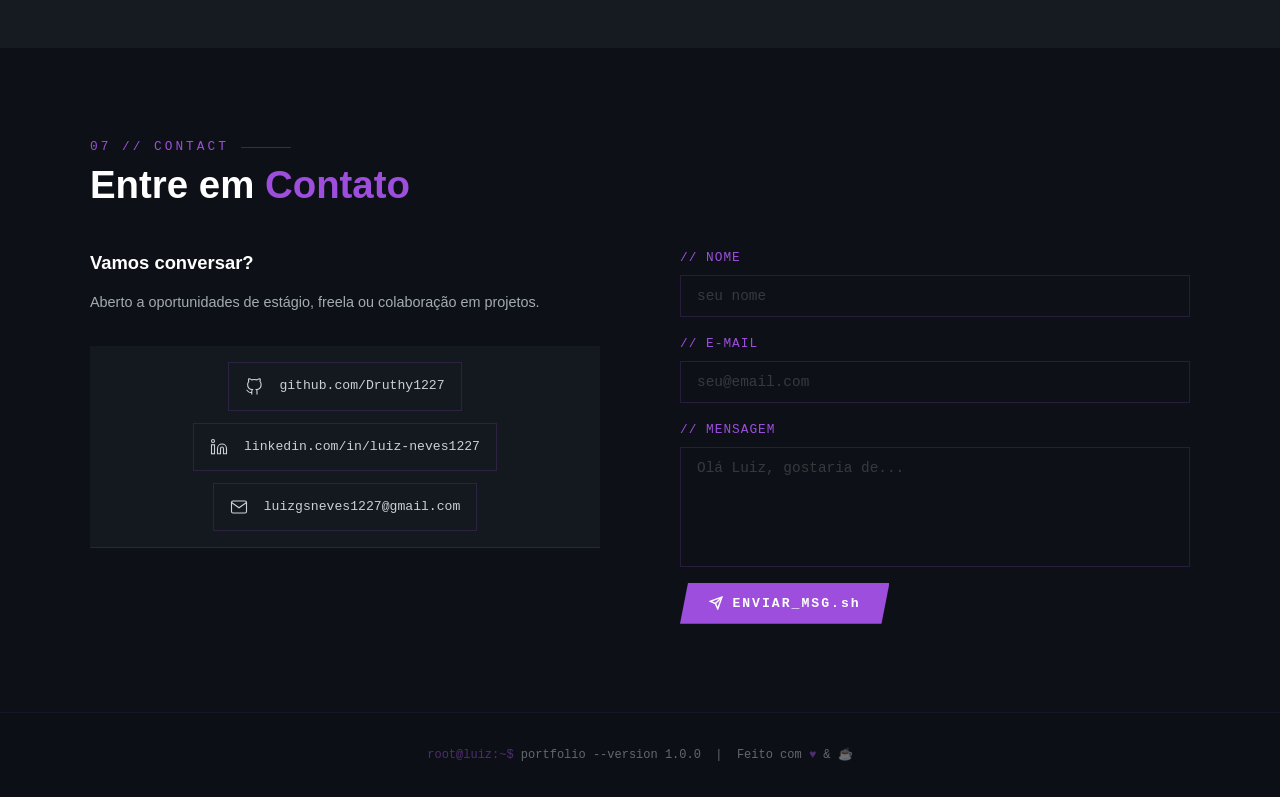
==== commit f946c0e2: "Add Luiz Neves' CV and update meta information across HTML files" ====
--- a/index.html
+++ b/index.html
@@ -6,9 +6,9 @@
        ============================================= -->
   <meta charset="UTF-8" />
   <meta name="viewport" content="width=device-width, initial-scale=1.0" />
-  <meta name="description" content="Portfólio de Luiz — Desenvolvedor com foco em Back-end, SecOps e Cibersegurança. Estudante de Sistemas de Informação no UNI-RN." />
+  <meta name="description" content="Portfólio de Luiz Neves — Desenvolvedor com foco em Back-end, SecOps e Cibersegurança. Estudante de Sistemas de Informação no UNI-RN." />
   <meta name="keywords" content="desenvolvedor back-end, cibersegurança, secops, nodejs, python, go, postgresql, portfólio" />
-  <meta name="author" content="Luiz" />
+  <meta name="author" content="Luiz Neves" />
 
   <!-- Open Graph (para compartilhamentos em redes sociais) -->
   <meta property="og:title" content="Luiz Neves | Dev Back-end &amp; Cibersegurança" />
@@ -21,7 +21,7 @@
   <meta name="twitter:title" content="Luiz Neves | Dev Back-end &amp; Cibersegurança" />
   <meta name="twitter:description" content="Transformando lógica em soluções seguras e eficientes." />
 
-  <title>Luiz | Dev Back-end &amp; Cibersegurança</title>
+  <title>Luiz Neves | Dev Back-end &amp; Cibersegurança</title>
 
   <!-- Google Fonts -->
   <link rel="preconnect" href="https://fonts.googleapis.com" />
@@ -38,7 +38,7 @@
        ============================================= -->
   <header role="banner">
     <nav aria-label="Navegação principal">
-      <a class="nav-logo" href="#hero" aria-label="Ir ao topo — luiz.dev">
+      <a class="nav-logo" href="./" aria-label="Ir ao topo — luiz.dev">
         luiz<span>.dev</span>
       </a>
 
@@ -56,12 +56,12 @@
       </button>
 
       <ul class="nav-links" id="navLinks" role="list">
+        <li><a href="projetos.html">./projetos</a></li>
+        <li><a href="now.html">./now</a></li>
         <li><a href="#sobre">./sobre</a></li>
         <li><a href="#habilidades">./skills</a></li>
         <li><a href="#areas">./areas</a></li>
         <li><a href="#certs">./certs</a></li>
-        <li><a href="projetos.html">./projetos</a></li>
-        <li><a href="now.html">./now</a></li>
         <li><a href="#contato">./contato</a></li>
       </ul>
     </nav>
@@ -84,7 +84,8 @@
           </p>
 
           <h1 class="hero-name" id="hero-name">
-            Lu<span class="accent">iz</span>
+            <span class="hero-name-line">Lu<span class="accent">iz</span></span>
+            <span class="hero-name-line"><span class="accent">Nev</span>es</span>
           </h1>
 
           <p class="hero-title">
@@ -96,13 +97,6 @@
             "Transformando lógica em soluções seguras e eficientes."
           </blockquote>
 <div class="hero-buttons">
-          <a href="#contato" class="hero-cta" aria-label="Ir para seção de contato">
-            <svg aria-hidden="true" focusable="false" width="14" height="14" viewBox="0 0 24 24" fill="none" stroke="currentColor" stroke-width="2.5">
-              <path d="M22 2L11 13"/><polygon points="22 2 15 22 11 13 2 9 22 2"/>
-            </svg>
-            ENTRAR EM CONTATO
-          </a>
-
           <a href="projetos.html" class="hero-cta" aria-label="Ver meus projetos">
             <svg aria-hidden="true" focusable="false" width="14" height="14" viewBox="0 0 24 24" fill="none" stroke="currentColor" stroke-width="2.5">
               <rect x="3" y="3" width="7" height="7"/><rect x="14" y="3" width="7" height="7"/><rect x="14" y="14" width="7" height="7"/><rect x="3" y="14" width="7" height="7"/>
@@ -113,6 +107,20 @@
           <a href="now.html" class="hero-cta" aria-label="Ver o que estou fazendo agora">
             <svg aria-hidden="true" focusable="false" width="14" height="14" viewBox="0 0 24 24" fill="none" stroke="currentColor" stroke-width="2.5"><circle cx="12" cy="12" r="10"/><polyline points="12 6 12 12 16 14"/></svg>
             NOW PAGE
+          </a>
+
+          <a
+            href="./assets/docs/Curriculo_Luiz_Neves.pdf"
+            class="hero-cta hero-cta--cv"
+            download
+            aria-label="Baixar currículo em PDF"
+          >
+            <svg aria-hidden="true" focusable="false" width="14" height="14" viewBox="0 0 24 24" fill="none" stroke="currentColor" stroke-width="2.5">
+              <path d="M21 15v4a2 2 0 0 1-2 2H5a2 2 0 0 1-2-2v-4"/>
+              <polyline points="7 10 12 15 17 10"/>
+              <line x1="12" y1="15" x2="12" y2="3"/>
+            </svg>
+            BAIXAR CURRÍCULO
           </a>
         </div>
           
@@ -133,13 +141,77 @@
     </section>
 
     <!-- =============================================
+         SEÇÃO DESTAQUES ACADÊMICOS
+         ============================================= -->
+    <section id="destaques" aria-labelledby="destaques-title">
+      <div class="container">
+
+        <header class="section-header reveal">
+          <p class="section-label" aria-hidden="true">01 // HIGHLIGHTS</p>
+          <h2 class="section-title" id="destaques-title">
+            Destaques <span class="accent">Acadêmicos</span>
+          </h2>
+        </header>
+
+        <div class="destaques-grid">
+
+          <article class="destaque-card reveal" aria-labelledby="dest1-title">
+            <div class="destaque-card-badge" aria-hidden="true">🥈</div>
+            <div class="destaque-card-content">
+              <div class="destaque-card-header">
+                <h3 class="destaque-card-title" id="dest1-title">
+                  2º Lugar Nacional – Hackathon "Desafio Cidades Baseadas na Natureza"
+                </h3>
+                <p class="destaque-card-org">
+                  Escolas SEB, Fundação Grupo Boticário e SEBRAE
+                  <span class="destaque-card-year">· 2022</span>
+                </p>
+              </div>
+              <p class="destaque-card-desc">
+                Vice-campeão nacional em maratona de inovação focada em adaptar centros urbanos às
+                mudanças climáticas utilizando Soluções Baseadas na Natureza (SBN). A competição
+                exigiu o desenvolvimento de um MVP (Produto Mínimo Viável), a modelagem do negócio
+                através da ferramenta Lean Canvas e a defesa via Pitch. O projeto foi avaliado e
+                premiado sob rigorosos critérios técnicos de usabilidade de interface e viabilidade
+                econômica.
+              </p>
+            </div>
+          </article>
+
+          <article class="destaque-card reveal" aria-labelledby="dest2-title">
+            <div class="destaque-card-badge" aria-hidden="true">🏅</div>
+            <div class="destaque-card-content">
+              <div class="destaque-card-header">
+                <h3 class="destaque-card-title" id="dest2-title">
+                  Menção Honrosa (2º Lugar) – XXV CONIC (Congresso de Iniciação Científica)
+                </h3>
+                <p class="destaque-card-org">
+                  Centro Universitário do Rio Grande do Norte / UNI-RN
+                  <span class="destaque-card-year">· 2025</span>
+                </p>
+              </div>
+              <p class="destaque-card-desc">
+                Coautoria e apresentação de resumo acadêmico com o tema "Transtorno de Ansiedade
+                Generalizada (TAG) em Profissionais de TI". O trabalho mapeou impactos da rotina de
+                tecnologia na saúde mental e destacou-se pela relevância social e rigor científico,
+                sendo premiado com o segundo lugar em menção honrosa do congresso.
+              </p>
+            </div>
+          </article>
+
+        </div>
+
+      </div>
+    </section>
+
+    <!-- =============================================
          SEÇÃO SOBRE MIM
          ============================================= -->
     <section id="sobre" aria-labelledby="sobre-title">
       <div class="container">
 
         <header class="section-header reveal">
-          <p class="section-label" aria-hidden="true">01 // ABOUT</p>
+          <p class="section-label" aria-hidden="true">02 // ABOUT</p>
           <h2 class="section-title" id="sobre-title">
             Sobre <span class="accent">Mim</span>
           </h2>
@@ -197,7 +269,7 @@
       <div class="container">
 
         <header class="section-header reveal">
-          <p class="section-label" aria-hidden="true">02 // EDUCATION</p>
+          <p class="section-label" aria-hidden="true">03 // EDUCATION</p>
           <h2 class="section-title" id="formacao-title">
             Formação <span class="accent">Acadêmica</span>
           </h2>
@@ -253,7 +325,7 @@
       <div class="container">
 
         <header class="section-header reveal">
-          <p class="section-label" aria-hidden="true">03 // SKILLS</p>
+          <p class="section-label" aria-hidden="true">04 // SKILLS</p>
           <h2 class="section-title" id="habilidades-title">
             Habilidades &amp; <span class="accent">Tecnologias</span>
           </h2>
@@ -351,7 +423,7 @@
       <div class="container">
 
         <header class="section-header reveal">
-          <p class="section-label" aria-hidden="true">04 // KNOWLEDGE</p>
+          <p class="section-label" aria-hidden="true">05 // KNOWLEDGE</p>
           <h2 class="section-title" id="areas-title">
             Áreas de <span class="accent">Conhecimento</span>
           </h2>
@@ -400,7 +472,7 @@
       <div class="container">
 
         <header class="section-header reveal">
-          <p class="section-label" aria-hidden="true">05 // CERTS</p>
+          <p class="section-label" aria-hidden="true">06 // CERTS</p>
           <h2 class="section-title" id="certs-title">
             Certificações &amp; <span class="accent">Capacitações</span>
           </h2>
@@ -464,7 +536,7 @@
       <div class="container">
 
         <header class="section-header reveal">
-          <p class="section-label" aria-hidden="true">06 // CONTACT</p>
+          <p class="section-label" aria-hidden="true">07 // CONTACT</p>
           <h2 class="section-title" id="contato-title">
             Entre em <span class="accent">Contato</span>
           </h2>
@@ -514,7 +586,7 @@
               <a
                 href="mailto:luizgsneves1227@gmail.com"
                 class="social-link"
-                aria-label="Enviar e-mail para Luiz"
+                aria-label="Enviar e-mail para Luiz Neves"
               >
                 <svg aria-hidden="true" focusable="false" viewBox="0 0 24 24" stroke-width="1.5" fill="none" stroke="currentColor">
                   <path d="M4 4h16c1.1 0 2 .9 2 2v12c0 1.1-.9 2-2 2H4c-1.1 0-2-.9-2-2V6c0-1.1.9-2 2-2z"/>
--- a/style.css
+++ b/style.css
@@ -0,0 +1,1939 @@
+/* ==============================================
+   style.css — Portfólio Luiz Neves | "Deep Purple"
+   Organização:
+   01. Custom Properties (variáveis)
+   02. Reset & Base
+   03. Utilitários
+   04. Scrollbar
+   05. Nav / Header
+   06. Hero
+   07. Seção: Sobre
+   08. Seção: Habilidades
+   09. Seção: Áreas de Conhecimento
+   10. Seção: Certificações
+   11. Seção: Contato
+   12. Footer
+   13. Animações
+   14. Media Queries (Tablet → Desktop)
+   ============================================== */
+
+
+/* ==============================================
+   01. CUSTOM PROPERTIES — PALETA "DEEP PURPLE"
+   ============================================== */
+:root {
+  /* --- Cores --- */
+  --bg-primary:    #0D1117;
+  --bg-secondary:  #161B22;
+  --text-primary:  #C9D1D9;
+  --accent-color:  #9D4EDD;
+
+  /* --- Derivados do accent (sem trocar variáveis base) --- */
+  --accent-dim:    #7b3ab0;
+  --accent-glow:   rgba(157, 78, 221, 0.45);
+  --accent-subtle: rgba(157, 78, 221, 0.08);
+  --border-color:  rgba(157, 78, 221, 0.18);
+
+  /* --- Tipografia --- */
+  --font-mono:  'Share Tech Mono', monospace;
+  --font-sans:  'Syne', sans-serif;
+
+  /* --- Efeitos --- */
+  --glow:       0 0 14px var(--accent-glow);
+  --transition: 0.3s ease;
+
+  /* --- Espaçamentos base (mobile) --- */
+  --section-padding: 3.5rem 1.5rem;
+  --container-max:   1100px;
+}
+
+
+/* ==============================================
+   02. RESET & BASE
+   ============================================== */
+*,
+*::before,
+*::after {
+  box-sizing: border-box;
+  margin: 0;
+  padding: 0;
+}
+
+html {
+  scroll-behavior: smooth;
+  -webkit-text-size-adjust: 100%;
+}
+
+body {
+  background-color: var(--bg-primary);
+  color: var(--text-primary);
+  font-family: var(--font-sans);
+  font-size: 1rem;
+  line-height: 1.7;
+  overflow-x: hidden;
+}
+
+/* Grade decorativa de fundo */
+body::before {
+  content: '';
+  position: fixed;
+  inset: 0;
+  background-image:
+    linear-gradient(var(--border-color) 1px, transparent 1px),
+    linear-gradient(90deg, var(--border-color) 1px, transparent 1px);
+  background-size: 44px 44px;
+  pointer-events: none;
+  z-index: 0;
+  opacity: 0.5;
+}
+
+img {
+  max-width: 100%;
+  display: block;
+}
+
+a {
+  color: inherit;
+  text-decoration: none;
+}
+
+ul,
+ol {
+  list-style: none;
+}
+
+button {
+  cursor: pointer;
+  font-family: inherit;
+  border: none;
+  background: none;
+}
+
+
+/* ==============================================
+   03. UTILITÁRIOS
+   ============================================== */
+
+/* Container centrado */
+.container {
+  max-width: var(--container-max);
+  margin-inline: auto;
+  width: 100%;
+}
+
+/* Cor de destaque */
+.accent {
+  color: var(--accent-color);
+}
+
+/* Cursor piscante (efeito terminal) */
+.cursor {
+  display: inline-block;
+  width: 10px;
+  height: 1em;
+  background: var(--accent-color);
+  vertical-align: text-bottom;
+  margin-left: 3px;
+  box-shadow: var(--glow);
+  animation: blink 1s step-end infinite;
+}
+
+
+/* ==============================================
+   04. SCROLLBAR CUSTOMIZADA
+   ============================================== */
+::-webkit-scrollbar       { width: 6px; }
+::-webkit-scrollbar-track { background: var(--bg-primary); }
+::-webkit-scrollbar-thumb {
+  background: var(--accent-dim);
+  border-radius: 3px;
+}
+
+
+/* ==============================================
+   05. NAV / HEADER
+   ============================================== */
+header[role="banner"] {
+  position: fixed;
+  top: 0;
+  left: 0;
+  right: 0;
+  z-index: 100;
+}
+
+nav {
+  display: flex;
+  align-items: center;
+  justify-content: space-between;
+  padding: 1rem 1.5rem;
+  background: rgba(22, 27, 34, 0.88);
+  backdrop-filter: blur(14px);
+  -webkit-backdrop-filter: blur(14px);
+  border-bottom: 1px solid var(--border-color);
+}
+
+/* Logo */
+.nav-logo {
+  font-family: var(--font-mono);
+  color: var(--accent-color);
+  font-size: 1rem;
+  letter-spacing: 2px;
+  transition: opacity var(--transition);
+}
+
+.nav-logo span   { color: var(--text-primary); }
+.nav-logo:hover  { opacity: 0.8; }
+
+/* Links */
+.nav-links {
+  /* Mobile: hidden por padrão */
+  display: none;
+  position: absolute;
+  top: 100%;
+  left: 0;
+  right: 0;
+  flex-direction: column;
+  gap: 1.2rem;
+  padding: 1.5rem;
+  background: rgba(22, 27, 34, 0.97);
+  border-bottom: 1px solid var(--border-color);
+}
+
+.nav-links.open {
+  display: flex;
+}
+
+.nav-links a {
+  font-family: var(--font-mono);
+  font-size: 0.8rem;
+  letter-spacing: 1px;
+  transition: color var(--transition);
+  position: relative;
+  padding-left: 0;
+}
+
+.nav-links a::before {
+  content: '> ';
+  color: var(--accent-color);
+  opacity: 0;
+  transition: opacity var(--transition);
+}
+
+.nav-links a:hover,
+.nav-links a.active {
+  color: var(--accent-color);
+}
+
+.nav-links a:hover::before,
+.nav-links a.active::before {
+  opacity: 1;
+}
+
+/* Botão Hamburger */
+.hamburger {
+  display: flex;
+  flex-direction: column;
+  gap: 5px;
+  padding: 4px;
+}
+
+.hamburger span {
+  display: block;
+  width: 24px;
+  height: 2px;
+  background: var(--accent-color);
+  transition: all 0.3s;
+}
+
+
+/* ==============================================
+   06. HERO
+   ============================================== */
+#hero {
+  min-height: 100svh;
+  display: flex;
+  align-items: center;
+  justify-content: center;
+  padding: 7rem 1.5rem 4rem;
+  position: relative;
+  z-index: 1;
+}
+
+.hero-inner {
+  display: flex;
+  flex-direction: column-reverse; /* mobile: foto em cima, texto embaixo */
+  align-items: center;
+  gap: 2.5rem;
+  text-align: center;
+}
+
+/* Container do texto hero */
+.hero-text {
+  display: flex;
+  flex-direction: column;
+  align-items: center;
+  width: 100%;
+}
+
+/* Tag de status */
+.hero-tag {
+  font-family: var(--font-mono);
+  font-size: 0.72rem;
+  color: var(--accent-color);
+  letter-spacing: 3px;
+  margin-bottom: 0.75rem;
+  display: flex;
+  align-items: center;
+  justify-content: center;
+  gap: 0.6rem;
+}
+
+.hero-tag::before,
+.hero-tag::after {
+  content: '';
+  display: block;
+  width: 25px;
+  height: 1px;
+  background: var(--accent-color);
+  opacity: 0.5;
+}
+
+/* Nome */
+.hero-name {
+  font-size: clamp(3.2rem, 14vw, 6.5rem);
+  font-weight: 800;
+  line-height: 1;
+  color: #fff;
+  margin-bottom: 0.5rem;
+}
+
+.hero-name .accent {
+  text-shadow: var(--glow);
+}
+
+.hero-name-line {
+  display: block;
+  line-height: 0.95;
+}
+
+/* Título */
+.hero-title {
+  font-family: var(--font-mono);
+  font-size: clamp(0.78rem, 3vw, 0.95rem);
+  color: var(--text-primary);
+  opacity: 0.8;
+  margin-bottom: 1.5rem;
+}
+
+/* Chamada */
+.hero-call {
+  font-size: clamp(0.95rem, 3vw, 1.1rem);
+  font-weight: 600;
+  font-style: italic;
+  color: var(--text-primary);
+  border-left: 3px solid var(--accent-color);
+  padding-left: 1rem;
+  margin-bottom: 1.5rem;
+  text-align: left;
+  quotes: none;
+}
+
+/* Container dos botões */
+.hero-buttons {
+  display: flex;
+  flex-direction: column;
+  align-items: center;
+  gap: 1rem;
+  width: 100%;
+}
+
+/* CTA */
+.hero-cta {
+  display: inline-flex;
+  align-items: center;
+  gap: 0.6rem;
+  font-family: var(--font-mono);
+  font-size: 0.82rem;
+  font-weight: 700;
+  letter-spacing: 2px;
+  color: #fff;
+  background: var(--accent-color);
+  padding: 0.8rem 1.8rem;
+  clip-path: polygon(8px 0%, 100% 0%, calc(100% - 8px) 100%, 0% 100%);
+  transition: background var(--transition), box-shadow var(--transition);
+}
+
+.hero-cta:hover {
+  background: var(--accent-dim);
+  box-shadow: var(--glow);
+}
+
+.hero-now-btn {
+  display: inline-flex;
+  align-items: center;
+  gap: 0.5rem;
+  font-family: var(--font-mono);
+  font-size: 0.82rem;
+  letter-spacing: 2px;
+  color: var(--accent-color);
+  background: transparent;
+  border: 1px solid var(--accent-color);
+  padding: 0.72rem 1.5rem;
+  clip-path: polygon(8px 0%, 100% 0%, calc(100% - 8px) 100%, 0% 100%);
+  transition: color var(--transition), background var(--transition), box-shadow var(--transition);
+}
+
+.hero-now-btn:hover {
+  background: var(--accent-color);
+  color: #fff;
+  box-shadow: var(--glow);
+}
+
+/* Foto de perfil */
+.hero-photo {
+  position: relative;
+  width: 200px;
+  height: 200px;
+  flex-shrink: 0;
+}
+
+.hero-photo::before,
+.hero-photo::after {
+  content: '';
+  position: absolute;
+  border: 1px solid var(--accent-color);
+}
+
+.hero-photo::before {
+  inset: -10px;
+  opacity: 0.2;
+}
+
+.hero-photo::after {
+  inset: -5px;
+  opacity: 0.5;
+  animation: frame-pulse 3s ease-in-out infinite alternate;
+}
+
+/* Placeholder da foto */
+.photo-placeholder {
+  width: 100%;
+  height: 100%;
+  background: var(--bg-secondary);
+  display: flex;
+  flex-direction: column;
+  align-items: center;
+  justify-content: center;
+  gap: 0.5rem;
+  font-family: var(--font-mono);
+  font-size: 0.72rem;
+  color: var(--accent-color);
+  opacity: 0.6;
+  border: 1px dashed var(--accent-color);
+}
+
+.photo-placeholder svg {
+  width: 44px;
+  height: 44px;
+}
+
+/* Imagem real de perfil (quando adicionada) */
+.hero-photo-img {
+  width: 100%;
+  height: 100%;
+  object-fit: cover;
+  filter: grayscale(20%) contrast(1.1);
+  transition: filter var(--transition);
+}
+
+.hero-photo-img:hover {
+  filter: none;
+}
+
+
+/* ==============================================
+   REUTILIZÁVEIS: SECTION HEADER
+   ============================================== */
+section {
+  padding: var(--section-padding);
+  position: relative;
+  z-index: 1;
+}
+
+.section-header {
+  margin-bottom: 2.5rem;
+}
+
+.section-label {
+  font-family: var(--font-mono);
+  font-size: 0.8rem;
+  color: var(--accent-color);
+  letter-spacing: 3px;
+  display: flex;
+  align-items: center;
+  gap: 0.75rem;
+  margin-bottom: 0.4rem;
+}
+
+.section-label::after {
+  content: '';
+  flex: 1;
+  max-width: 50px;
+  height: 1px;
+  background: var(--accent-color);
+  opacity: 0.35;
+}
+
+.section-title {
+  font-size: clamp(1.6rem, 5vw, 2.4rem);
+  font-weight: 800;
+  color: #fff;
+  line-height: 1.1;
+}
+
+
+/* ==============================================
+   06b. BOTÃO CV — MODIFICADOR
+   ============================================== */
+.hero-cta--cv {
+  background: transparent;
+  color: var(--accent-color);
+  border: 1.5px solid var(--accent-color);
+  /* sobrescreve o clip-path herdado de .hero-cta */
+  clip-path: polygon(8px 0%, 100% 0%, calc(100% - 8px) 100%, 0% 100%);
+}
+
+.hero-cta--cv:hover {
+  background: var(--accent-color);
+  color: #fff;
+  box-shadow: var(--glow);
+}
+
+
+/* ==============================================
+   06c. SEÇÃO: DESTAQUES ACADÊMICOS
+   ============================================== */
+#destaques {
+  background-color: var(--bg-primary);
+}
+
+.destaques-grid {
+  display: grid;
+  grid-template-columns: 1fr;
+  gap: 1.5rem;
+}
+
+.destaque-card {
+  display: flex;
+  align-items: flex-start;
+  gap: 1.5rem;
+  background: var(--bg-secondary);
+  border: 1px solid var(--border-color);
+  border-top: 3px solid var(--accent-color);
+  padding: 2rem;
+  position: relative;
+  overflow: hidden;
+  transition: border-color var(--transition), box-shadow var(--transition),
+              transform var(--transition);
+}
+
+.destaque-card::after {
+  content: '';
+  position: absolute;
+  bottom: 0;
+  right: 0;
+  width: 80px;
+  height: 80px;
+  background: var(--accent-subtle);
+  border-radius: 50% 0 0 0;
+  pointer-events: none;
+}
+
+.destaque-card:hover {
+  border-color: var(--accent-color);
+  box-shadow: var(--glow);
+  transform: translateY(-3px);
+}
+
+.destaque-card-badge {
+  font-size: 2.2rem;
+  flex-shrink: 0;
+  line-height: 1;
+  margin-top: 0.1rem;
+}
+
+.destaque-card-content {
+  flex: 1;
+}
+
+.destaque-card-header {
+  margin-bottom: 0.85rem;
+}
+
+.destaque-card-title {
+  font-size: 1rem;
+  font-weight: 700;
+  color: #fff;
+  line-height: 1.4;
+  margin-bottom: 0.3rem;
+}
+
+.destaque-card-org {
+  display: block;
+  font-family: var(--font-mono);
+  font-size: 0.8rem;
+  color: var(--accent-color);
+  opacity: 0.85;
+}
+
+.destaque-card-year {
+  opacity: 0.65;
+}
+
+.destaque-card-desc {
+  font-size: 0.9rem;
+  opacity: 0.82;
+  line-height: 1.7;
+}
+
+
+/* ==============================================
+   07. SEÇÃO: SOBRE MIM
+   ============================================== */
+#sobre {
+  background-color: var(--bg-secondary);
+}
+
+.sobre-grid {
+  display: grid;
+  grid-template-columns: 1fr;
+  gap: 2.5rem;
+}
+
+.sobre-text p {
+  margin-bottom: 1rem;
+  opacity: 0.85;
+  font-size: 1rem;
+}
+
+.sobre-text strong {
+  color: #C084FC;
+  font-weight: 400;
+  opacity: 1;
+}
+
+.sobre-stats {
+  display: grid;
+  grid-template-columns: 1fr 1fr;
+  gap: 1rem;
+}
+
+.stat-box {
+  background: var(--bg-primary);
+  border: 1px solid var(--border-color);
+  padding: 1.25rem;
+  position: relative;
+  overflow: hidden;
+  transition: border-color var(--transition), box-shadow var(--transition);
+}
+
+/* Barra lateral de destaque */
+.stat-box::before {
+  content: '';
+  position: absolute;
+  top: 0;
+  left: 0;
+  width: 3px;
+  height: 100%;
+  background: var(--accent-color);
+}
+
+.stat-box:hover {
+  border-color: var(--accent-color);
+  box-shadow: var(--glow);
+}
+
+.stat-num {
+  display: block;
+  font-family: var(--font-mono);
+  font-size: 1.9rem;
+  font-weight: 700;
+  color: var(--accent-color);
+  text-shadow: var(--glow);
+}
+
+.stat-label {
+  font-family: var(--font-mono);
+  font-size: 0.72rem;
+  opacity: 0.65;
+}
+
+
+/* ==============================================
+   07b. SEÇÃO: FORMAÇÃO ACADÊMICA
+   ============================================== */
+#formacao {
+  background-color: var(--bg-primary);
+}
+
+.formacao-list {
+  display: flex;
+  flex-direction: column;
+  gap: 1.25rem;
+}
+
+.formacao-item {
+  display: flex;
+  align-items: flex-start;
+  gap: 1.25rem;
+  background: var(--bg-secondary);
+  border: 1px solid var(--border-color);
+  padding: 1.5rem;
+  position: relative;
+  overflow: hidden;
+  transition: border-color var(--transition), box-shadow var(--transition);
+}
+
+.formacao-item::before {
+  content: '';
+  position: absolute;
+  top: 0;
+  left: 0;
+  width: 3px;
+  height: 100%;
+  background: var(--accent-color);
+}
+
+.formacao-item:hover {
+  border-color: var(--accent-color);
+  box-shadow: var(--glow);
+}
+
+.formacao-icon {
+  font-size: 1.5rem;
+  flex-shrink: 0;
+  margin-top: 0.15rem;
+}
+
+.formacao-content {
+  flex: 1;
+}
+
+.formacao-header {
+  display: flex;
+  align-items: flex-start;
+  justify-content: space-between;
+  gap: 1rem;
+  margin-bottom: 0.25rem;
+  flex-wrap: wrap;
+}
+
+.formacao-title {
+  font-weight: 700;
+  color: #fff;
+  font-size: 1.2rem;
+  line-height: 1.3;
+}
+
+.formacao-period {
+  font-family: var(--font-mono);
+  font-size: 0.8rem;
+  color: var(--accent-color);
+  opacity: 0.9;
+  white-space: nowrap;
+  flex-shrink: 0;
+}
+
+.formacao-institution {
+  font-family: var(--font-mono);
+  font-size: 0.82rem;
+  color: var(--accent-color);
+  opacity: 0.8;
+  margin-bottom: 0.5rem;
+}
+
+.formacao-desc {
+  font-size: 0.9rem;
+  opacity: 0.8;
+  line-height: 1.6;
+}
+
+
+/* ==============================================
+   08. SEÇÃO: HABILIDADES
+   ============================================== */
+#habilidades {
+  background-color: var(--bg-secondary);
+}
+
+.skills-grid {
+  display: grid;
+  grid-template-columns: 1fr;
+  gap: 1.25rem;
+}
+
+.skill-card {
+  background: var(--bg-secondary);
+  border: 1px solid var(--border-color);
+  padding: 1.5rem;
+  position: relative;
+  overflow: hidden;
+  transition: border-color var(--transition), transform var(--transition), box-shadow var(--transition);
+}
+
+/* Linha animada na base do card */
+.skill-card::after {
+  content: '';
+  position: absolute;
+  bottom: 0;
+  left: 0;
+  width: 0;
+  height: 2px;
+  background: var(--accent-color);
+  transition: width 0.4s ease;
+}
+
+.skill-card:hover {
+  border-color: var(--accent-color);
+  transform: translateY(-4px);
+  box-shadow: var(--glow);
+}
+
+.skill-card:hover::after {
+  width: 100%;
+}
+
+.skill-card-icon {
+  font-size: 1.4rem;
+  margin-bottom: 0.6rem;
+}
+
+.skill-card-title {
+  font-family: var(--font-mono);
+  font-size: 0.8rem;
+  color: var(--accent-color);
+  letter-spacing: 2px;
+  margin-bottom: 0.75rem;
+}
+
+.skill-tags {
+  display: flex;
+  flex-wrap: wrap;
+  gap: 0.4rem;
+}
+
+.skill-tag {
+  font-family: var(--font-mono);
+  font-size: 0.75rem;
+  color: var(--text-primary);
+  background: var(--accent-subtle);
+  border: 1px solid rgba(157, 78, 221, 0.22);
+  padding: 0.2rem 0.6rem;
+  transition: background var(--transition), color var(--transition);
+}
+
+.skill-tag:hover {
+  background: var(--accent-color);
+  color: #fff;
+}
+
+.skill-card-desc {
+  font-size: 0.9rem;
+  opacity: 0.85;
+  line-height: 1.6;
+}
+
+
+/* Bloco de Idiomas */
+.languages-block {
+  margin-top: 2rem;
+  background: var(--bg-secondary);
+  border: 1px solid var(--border-color);
+  padding: 1.5rem;
+}
+
+.languages-title {
+  font-family: var(--font-mono);
+  font-size: 0.8rem;
+  color: var(--accent-color);
+  letter-spacing: 2px;
+  margin-bottom: 1.25rem;
+}
+
+.languages-list {
+  display: flex;
+  flex-direction: column;
+  gap: 1rem;
+}
+
+.language-item {
+  display: flex;
+  align-items: center;
+  gap: 0.75rem;
+}
+
+.language-flag {
+  font-size: 1.4rem;
+  flex-shrink: 0;
+}
+
+.language-info {
+  display: flex;
+  flex-direction: column;
+  gap: 0.1rem;
+}
+
+.language-name {
+  font-weight: 700;
+  color: #fff;
+  font-size: 0.95rem;
+}
+
+.language-level {
+  font-family: var(--font-mono);
+  font-size: 0.8rem;
+  color: var(--text-primary);
+  opacity: 0.75;
+}
+
+.language-cert {
+  color: var(--accent-color);
+  opacity: 1;
+}
+
+
+/* ==============================================
+   09. SEÇÃO: ÁREAS DE CONHECIMENTO
+   ============================================== */
+#areas {
+  background-color: var(--bg-primary);
+}
+
+.areas-grid {
+  display: grid;
+  grid-template-columns: 1fr;
+  gap: 1.5rem;
+}
+
+.area-card {
+  background: var(--bg-primary);
+  border: 1px solid var(--border-color);
+  padding: 2rem;
+  position: relative;
+  transition: border-color var(--transition), box-shadow var(--transition);
+}
+
+.area-card:hover {
+  border-color: var(--accent-color);
+  box-shadow: var(--glow);
+}
+
+/* Número decorativo */
+.area-card-num {
+  font-family: var(--font-mono);
+  font-size: 3rem;
+  font-weight: 700;
+  color: rgba(157, 78, 221, 0.1);
+  position: absolute;
+  top: 1rem;
+  right: 1.5rem;
+  line-height: 1;
+  user-select: none;
+  pointer-events: none;
+}
+
+.area-icon {
+  font-size: 1.8rem;
+  margin-bottom: 0.75rem;
+}
+
+.area-title {
+  font-weight: 700;
+  font-size: 1.05rem;
+  color: #fff;
+  margin-bottom: 0.6rem;
+}
+
+.area-desc {
+  font-size: 0.9rem;
+  opacity: 0.8;
+  line-height: 1.6;
+}
+
+
+/* ==============================================
+   10. SEÇÃO: CERTIFICAÇÕES
+   ============================================== */
+#certs {
+  background-color: var(--bg-secondary);
+}
+
+.certs-list {
+  display: flex;
+  flex-direction: column;
+  gap: 1rem;
+}
+
+.cert-item {
+  display: flex;
+  align-items: flex-start;
+  gap: 1.25rem;
+  background: var(--bg-secondary);
+  border: 1px solid var(--border-color);
+  padding: 1.4rem;
+  transition: border-color var(--transition), box-shadow var(--transition);
+}
+
+.cert-item:hover {
+  border-color: var(--accent-color);
+  box-shadow: var(--glow);
+}
+
+.cert-bullet {
+  width: 10px;
+  height: 10px;
+  background: var(--accent-color);
+  flex-shrink: 0;
+  margin-top: 0.45rem;
+  box-shadow: var(--glow);
+}
+
+.cert-name {
+  font-weight: 700;
+  color: #fff;
+  font-size: 0.92rem;
+  margin-bottom: 0.25rem;
+}
+
+.cert-org {
+  font-family: var(--font-mono);
+  font-size: 0.82rem;
+  color: var(--accent-color);
+  opacity: 0.8;
+}
+
+
+/* Carrossel de Certificados */
+.certs-carousel-wrapper {
+  position: relative;
+  display: flex;
+  align-items: center;
+  gap: 0.75rem;
+}
+
+.certs-carousel-track {
+  flex: 1;
+  display: flex;
+  gap: 1.25rem;
+  overflow-x: auto;
+  scroll-snap-type: x mandatory;
+  scroll-behavior: smooth;
+  /* padding lateral para o efeito de peek */
+  padding-inline: calc(50% - min(180px, 37.5vw));
+  padding-block: 0.75rem;
+  scrollbar-width: none;
+  -webkit-overflow-scrolling: touch;
+  cursor: grab;
+  user-select: none;
+}
+
+.certs-carousel-track:active {
+  cursor: grabbing;
+}
+
+.certs-carousel-track::-webkit-scrollbar {
+  display: none;
+}
+
+.carousel-cert-item {
+  flex-shrink: 0;
+  width: min(360px, 75vw);
+  scroll-snap-align: center;
+  display: flex;
+  align-items: flex-start;
+  gap: 1.25rem;
+  background: var(--bg-secondary);
+  border: 1px solid var(--border-color);
+  padding: 1.4rem;
+  opacity: 0.6;
+  transform: scale(0.96);
+  transition: opacity 0.35s ease, transform 0.35s ease,
+              border-color var(--transition), box-shadow var(--transition);
+  cursor: pointer;
+}
+
+.carousel-cert-item.is-active {
+  opacity: 1;
+  transform: scale(1);
+  border-color: var(--accent-color);
+  box-shadow: var(--glow);
+}
+
+.cert-card-content {
+  display: flex;
+  flex-direction: column;
+  gap: 0.25rem;
+}
+
+/* Setas de navegação */
+.carousel-btn {
+  flex-shrink: 0;
+  display: none; /* visível apenas em desktop */
+  align-items: center;
+  justify-content: center;
+  width: 40px;
+  height: 40px;
+  background: var(--bg-secondary);
+  border: 1px solid var(--border-color);
+  color: var(--text-primary);
+  cursor: pointer;
+  transition: border-color var(--transition), color var(--transition),
+              box-shadow var(--transition);
+}
+
+.carousel-btn:hover {
+  border-color: var(--accent-color);
+  color: var(--accent-color);
+  box-shadow: var(--glow);
+}
+
+/* Dots de posição */
+.carousel-dots {
+  display: flex;
+  justify-content: center;
+  gap: 0.5rem;
+  margin-top: 1.25rem;
+}
+
+.carousel-dot {
+  width: 8px;
+  height: 8px;
+  background: var(--border-color);
+  border: none;
+  border-radius: 50%;
+  cursor: pointer;
+  transition: background var(--transition), transform var(--transition);
+  padding: 0;
+}
+
+.carousel-dot.is-active {
+  background: var(--accent-color);
+  transform: scale(1.3);
+}
+
+
+/* ==============================================
+   11. SEÇÃO: CONTATO
+   ============================================== */
+#contato {
+  background-color: var(--bg-primary);
+}
+
+.contact-grid {
+  display: grid;
+  grid-template-columns: 1fr;
+  gap: 3rem;
+}
+
+/* Info lateral */
+.contact-info h3 {
+  font-size: 1.15rem;
+  font-weight: 700;
+  color: #fff;
+  margin-bottom: 0.75rem;
+}
+
+.contact-info > p {
+  font-size: 0.9rem;
+  opacity: 0.8;
+  margin-bottom: 2rem;
+}
+
+/* Links sociais */
+.social-links {
+  display: flex;
+  flex-direction: column;
+  gap: 0.75rem;
+}
+
+.social-link {
+  display: flex;
+  align-items: center;
+  gap: 1rem;
+  font-family: var(--font-mono);
+  font-size: 0.82rem;
+  color: var(--text-primary);
+  padding: 0.75rem 1rem;
+  border: 1px solid var(--border-color);
+  transition: color var(--transition), border-color var(--transition),
+              box-shadow var(--transition), background var(--transition);
+}
+
+.social-link svg {
+  width: 18px;
+  height: 18px;
+  flex-shrink: 0;
+}
+
+.social-link:hover {
+  color: var(--accent-color);
+  border-color: var(--accent-color);
+  box-shadow: var(--glow);
+  background: var(--accent-subtle);
+}
+
+/* Formulário */
+.contact-form {
+  display: flex;
+  flex-direction: column;
+  gap: 1rem;
+}
+
+.form-group {
+  display: flex;
+  flex-direction: column;
+  gap: 0.4rem;
+}
+
+.form-label {
+  font-family: var(--font-mono);
+  font-size: 0.8rem;
+  color: var(--accent-color);
+  letter-spacing: 1px;
+}
+
+.form-input,
+.form-textarea {
+  width: 100%;
+  background: var(--bg-primary);
+  border: 1px solid var(--border-color);
+  color: var(--text-primary);
+  font-family: var(--font-mono);
+  font-size: 0.9rem;
+  padding: 0.75rem 1rem;
+  outline: none;
+  transition: border-color var(--transition), box-shadow var(--transition);
+  resize: none;
+}
+
+.form-input::placeholder,
+.form-textarea::placeholder {
+  opacity: 0.4;
+}
+
+.form-input:focus,
+.form-textarea:focus {
+  border-color: var(--accent-color);
+  box-shadow: var(--glow);
+}
+
+/* Estado de erro */
+.form-input--error {
+  border-color: #e05555 !important;
+  box-shadow: 0 0 10px rgba(224, 85, 85, 0.35) !important;
+}
+
+.form-error-msg {
+  font-family: var(--font-mono);
+  font-size: 0.75rem;
+  color: #e05555;
+  margin-top: 0.25rem;
+  letter-spacing: 0.5px;
+  min-height: 1em;
+}
+
+.form-textarea {
+  min-height: 120px;
+}
+
+.form-btn {
+  display: inline-flex;
+  align-items: center;
+  gap: 0.6rem;
+  align-self: flex-start;
+  font-family: var(--font-mono);
+  font-size: 0.82rem;
+  font-weight: 700;
+  letter-spacing: 2px;
+  color: #fff;
+  background: var(--accent-color);
+  padding: 0.8rem 1.8rem;
+  clip-path: polygon(8px 0%, 100% 0%, calc(100% - 8px) 100%, 0% 100%);
+  transition: background var(--transition), box-shadow var(--transition);
+}
+
+.form-btn:hover:not(:disabled) {
+  background: var(--accent-dim);
+  box-shadow: var(--glow);
+}
+
+.form-btn:disabled {
+  opacity: 0.7;
+  cursor: not-allowed;
+}
+
+
+/* ==============================================
+   12. FOOTER
+   ============================================== */
+footer[role="contentinfo"] {
+  position: relative;
+  z-index: 1;
+  background: var(--bg-primary);
+  border-top: 1px solid var(--border-color);
+  padding: 2rem 1.5rem;
+  text-align: center;
+  font-family: var(--font-mono);
+  font-size: 0.75rem;
+  color: var(--text-primary);
+  opacity: 0.45;
+}
+
+footer span {
+  color: var(--accent-color);
+  opacity: 1;
+}
+
+
+/* ==============================================
+   13. ANIMAÇÕES
+   ============================================== */
+
+/* Cursor piscante */
+@keyframes blink {
+  0%, 100% { opacity: 1; }
+  50%       { opacity: 0; }
+}
+
+/* Borda da foto pulsando */
+@keyframes frame-pulse {
+  from { opacity: 0.25; box-shadow: none; }
+  to   { opacity: 0.8;  box-shadow: var(--glow); }
+}
+
+/* Scroll reveal */
+.reveal {
+  opacity: 0;
+  transform: translateY(28px);
+  transition: opacity 0.6s ease, transform 0.6s ease;
+}
+
+.reveal.visible {
+  opacity: 1;
+  transform: translateY(0);
+}
+
+
+/* ==============================================
+   14. MEDIA QUERIES — MOBILE FIRST
+   ============================================== */
+
+/* ----- TABLET (≥ 640px) ----- */
+@media (min-width: 640px) {
+  :root {
+    --section-padding: 4.5rem 2rem;
+  }
+
+  .hero-buttons {
+    flex-direction: row;
+    justify-content: center;
+    flex-wrap: wrap;
+  }
+
+  .destaques-grid {
+    grid-template-columns: repeat(2, 1fr);
+  }
+
+  .skills-grid {
+    grid-template-columns: repeat(2, 1fr);
+  }
+
+  .areas-grid {
+    grid-template-columns: repeat(2, 1fr);
+  }
+
+  .certs-list {
+    max-width: 600px;
+  }
+
+  .now-grid {
+    grid-template-columns: repeat(2, 1fr);
+  }
+
+  .languages-list {
+    flex-direction: row;
+    gap: 2.5rem;
+  }
+}
+
+
+/* ----- DESKTOP (≥ 1024px) ----- */
+@media (min-width: 1024px) {
+  :root {
+    --section-padding: 5.5rem 2rem;
+  }
+
+  /* Nav */
+  nav {
+    padding: 1rem 2.5rem;
+  }
+
+  .hamburger {
+    display: none;
+  }
+
+  .nav-links {
+    display: flex;
+    position: static;
+    flex-direction: row;
+    gap: 2rem;
+    padding: 0;
+    background: transparent;
+    border: none;
+  }
+
+  /* Hero */
+  .hero-inner {
+    flex-direction: row;   /* foto à direita, texto à esquerda */
+    text-align: left;
+    gap: 4rem;
+  }
+
+  .hero-text {
+    align-items: flex-start;
+  }
+
+  .hero-tag {
+    justify-content: flex-start;
+  }
+
+  .hero-tag::before { display: block; }
+  .hero-tag::after  { display: none; }
+
+  .hero-buttons {
+    justify-content: flex-start;
+  }
+
+  .hero-photo {
+    width: 300px;
+    height: 300px;
+  }
+
+  /* Sobre */
+  .sobre-grid {
+    grid-template-columns: 1fr 1fr;
+    gap: 4rem;
+    align-items: center;
+  }
+
+  /* Skills */
+  .skills-grid {
+    grid-template-columns: repeat(3, 1fr);
+  }
+
+  /* Carrossel — mostrar setas */
+  .carousel-btn {
+    display: flex;
+  }
+
+  /* Now page */
+  .now-grid {
+    grid-template-columns: repeat(3, 1fr);
+  }
+
+  /* Áreas */
+  .areas-grid {
+    grid-template-columns: repeat(3, 1fr);
+  }
+
+  /* Contato */
+  .contact-grid {
+    grid-template-columns: 1fr 1fr;
+    gap: 5rem;
+    align-items: start;
+  }
+
+  .certs-list {
+    max-width: 700px;
+  }
+}
+
+
+/* ----- WIDE DESKTOP (≥ 1280px) ----- */
+@media (min-width: 1280px) {
+  .hero-photo {
+    width: 340px;
+    height: 340px;
+  }
+}
+
+
+/* ==============================================
+   15. PÁGINA DE PROJETOS
+   ============================================== */
+
+/* ---- Hero da página de projetos ---- */
+#projetos-hero {
+  background-color: var(--bg-secondary);
+  padding-top: 8rem; /* compensa o nav fixo */
+  padding-bottom: 3rem;
+}
+
+/* Botão de retorno no logo (página de projetos) */
+.nav-back {
+  display: inline-flex;
+  align-items: center;
+  gap: 0.4rem;
+}
+
+.nav-back svg {
+  opacity: 0.6;
+  transition: opacity var(--transition), transform var(--transition);
+}
+
+.nav-back:hover svg {
+  opacity: 1;
+  transform: translateX(-3px);
+}
+
+.page-hero-inner {
+  display: flex;
+  flex-direction: column;
+  gap: 2.5rem;
+}
+
+.page-hero-sub {
+  font-size: 0.96rem;
+  opacity: 0.8;
+  max-width: 560px;
+  margin-top: 1rem;
+}
+
+.page-hero-meta {
+  display: flex;
+  gap: 2rem;
+  flex-wrap: wrap;
+}
+
+.meta-stat {
+  display: flex;
+  flex-direction: column;
+}
+
+.meta-stat .stat-num {
+  font-size: 2.4rem;
+  text-shadow: var(--glow);
+}
+
+/* ---- Seção da lista de projetos ---- */
+#lista-projetos {
+  background-color: var(--bg-primary);
+  padding-top: 3rem;
+}
+
+/* ---- Grid de cards ---- */
+.projects-grid {
+  display: grid;
+  grid-template-columns: 1fr;
+  gap: 1.75rem;
+  margin-bottom: 3.5rem;
+}
+
+/* ---- Card de projeto ---- */
+.project-card {
+  background: var(--bg-secondary);
+  border: 1px solid var(--border-color);
+  display: flex;
+  flex-direction: column;
+  gap: 0;
+  transition: border-color var(--transition), box-shadow var(--transition), transform var(--transition);
+  position: relative;
+  overflow: hidden;
+}
+
+/* Linha accent animada no topo do card */
+.project-card::before {
+  content: '';
+  position: absolute;
+  top: 0;
+  left: 0;
+  width: 0;
+  height: 3px;
+  background: var(--accent-color);
+  transition: width 0.45s ease;
+}
+
+.project-card:hover {
+  border-color: var(--accent-color);
+  box-shadow: var(--glow);
+  transform: translateY(-5px);
+}
+
+.project-card:hover::before {
+  width: 100%;
+}
+
+/* ---- Header do card (número + status) ---- */
+.project-card-header {
+  display: flex;
+  align-items: center;
+  justify-content: space-between;
+  padding: 1.25rem 1.5rem 0;
+}
+
+.project-number {
+  font-family: var(--font-mono);
+  font-size: 0.8rem;
+  color: var(--accent-color);
+  opacity: 0.5;
+  letter-spacing: 2px;
+}
+
+/* ---- Badges de status ---- */
+.project-status {
+  font-family: var(--font-mono);
+  font-size: 0.65rem;
+  letter-spacing: 1px;
+  padding: 0.2rem 0.7rem;
+  border: 1px solid;
+  text-transform: lowercase;
+}
+
+.project-status--study {
+  color: #58a6ff;
+  border-color: rgba(88, 166, 255, 0.35);
+  background: rgba(88, 166, 255, 0.06);
+}
+
+.project-status--dev {
+  color: #f0a93a;
+  border-color: rgba(240, 169, 58, 0.35);
+  background: rgba(240, 169, 58, 0.06);
+}
+
+.project-status--mvp {
+  color: #3dd68c;
+  border-color: rgba(61, 214, 140, 0.35);
+  background: rgba(61, 214, 140, 0.06);
+}
+
+/* ---- Corpo do card ---- */
+.project-card-body {
+  padding: 1.25rem 1.5rem;
+  flex: 1;
+}
+
+.project-title {
+  font-size: clamp(1.1rem, 3vw, 1.35rem);
+  font-weight: 800;
+  color: #fff;
+  margin-bottom: 1rem;
+  line-height: 1.2;
+}
+
+/* ---- Tags / badges de tecnologia ---- */
+.project-tags {
+  display: flex;
+  flex-wrap: wrap;
+  gap: 0.45rem;
+  margin-bottom: 1.1rem;
+}
+
+.project-tag {
+  font-family: var(--font-mono);
+  font-size: 0.75rem;
+  letter-spacing: 0.5px;
+  color: var(--accent-color);
+  border: 1px solid rgba(157, 78, 221, 0.4);
+  background: rgba(157, 78, 221, 0.07);
+  padding: 0.22rem 0.65rem;
+  border-radius: 999px; /* estilo pílula */
+  transition: background var(--transition), color var(--transition), border-color var(--transition);
+}
+
+.project-tag:hover {
+  background: var(--accent-color);
+  color: #fff;
+  border-color: var(--accent-color);
+}
+
+/* ---- Descrição do projeto ---- */
+.project-desc {
+  font-size: 0.9rem;
+  line-height: 1.7;
+  opacity: 0.8;
+}
+
+.project-desc strong {
+  color: var(--text-primary);
+  opacity: 1;
+}
+
+/* ---- Rodapé do card (links / CTAs) ---- */
+.project-card-footer {
+  display: flex;
+  flex-wrap: wrap;
+  align-items: center;
+  gap: 0.75rem;
+  padding: 1.25rem 1.5rem;
+  border-top: 1px solid var(--border-color);
+  margin-top: auto;
+}
+
+/* ---- Botões de ação do card ---- */
+.project-link {
+  display: inline-flex;
+  align-items: center;
+  gap: 0.5rem;
+  font-family: var(--font-mono);
+  font-size: 0.75rem;
+  letter-spacing: 1px;
+  padding: 0.55rem 1.1rem;
+  border: 1px solid;
+  transition: background var(--transition), color var(--transition),
+              border-color var(--transition), box-shadow var(--transition);
+  text-decoration: none;
+}
+
+/* Botão primário: GitHub */
+.project-link--github {
+  color: var(--text-primary);
+  border-color: var(--border-color);
+  background: transparent;
+}
+
+.project-link--github:hover {
+  color: var(--accent-color);
+  border-color: var(--accent-color);
+  box-shadow: var(--glow);
+}
+
+/* Botão secundário: Demo / App */
+.project-link--demo {
+  color: var(--accent-color);
+  border-color: var(--accent-color);
+  background: rgba(157, 78, 221, 0.08);
+}
+
+.project-link--demo:hover {
+  background: var(--accent-color);
+  color: #fff;
+  box-shadow: var(--glow);
+}
+
+/* ---- CTAs no rodapé da página ---- */
+.projects-cta {
+  display: flex;
+  flex-wrap: wrap;
+  align-items: center;
+  gap: 1.5rem;
+  padding-bottom: 1rem;
+}
+
+.projects-back-link {
+  display: inline-flex;
+  align-items: center;
+  gap: 0.4rem;
+  font-family: var(--font-mono);
+  font-size: 0.78rem;
+  color: var(--text-primary);
+  opacity: 0.55;
+  transition: opacity var(--transition), color var(--transition);
+  text-decoration: none;
+}
+
+.projects-back-link:hover {
+  opacity: 1;
+  color: var(--accent-color);
+}
+
+/* ---- Responsividade da página de projetos ---- */
+
+/* Tablet (≥ 640px): grid de 2 colunas */
+@media (min-width: 640px) {
+  .page-hero-inner {
+    flex-direction: row;
+    align-items: center;
+    justify-content: space-between;
+  }
+
+  .page-hero-text { flex: 1; }
+
+  .page-hero-meta {
+    flex-direction: column;
+    align-items: flex-end;
+    gap: 1rem;
+  }
+
+  .meta-stat { align-items: flex-end; }
+}
+
+/* Desktop (≥ 1024px): grid de 3 colunas */
+@media (min-width: 1024px) {
+  .projects-grid {
+    grid-template-columns: repeat(3, 1fr);
+  }
+}
+
+
+/* ==============================================
+   RADAR DE LEITURAS (now.html)
+   ============================================== */
+
+.reading-section {
+  padding-top: 1rem;
+}
+
+.reading-title {
+  font-family: var(--font-mono);
+  font-size: clamp(1.1rem, 2.5vw, 1.35rem);
+  color: var(--accent-color);
+  margin-bottom: 0.75rem;
+}
+
+.reading-sub {
+  font-size: 0.95rem;
+  color: var(--text-secondary);
+  max-width: 680px;
+  line-height: 1.7;
+  margin-bottom: 2rem;
+}
+
+.books-grid {
+  display: grid;
+  grid-template-columns: 1fr;
+  gap: 1rem;
+}
+
+.book-card {
+  display: flex;
+  align-items: flex-start;
+  gap: 1.1rem;
+  background: var(--bg-secondary);
+  border: 1px solid var(--border-color);
+  border-left: 3px solid var(--accent-color);
+  border-radius: 0 8px 8px 0;
+  padding: 1.1rem 1.25rem;
+  transition: border-color var(--transition), box-shadow var(--transition), transform var(--transition);
+}
+
+.book-card:hover {
+  border-left-color: var(--accent-light, var(--accent-color));
+  box-shadow: var(--glow);
+  transform: translateX(4px);
+}
+
+.book-num {
+  font-family: var(--font-mono);
+  font-size: 0.8rem;
+  color: var(--accent-color);
+  opacity: 0.7;
+  min-width: 1.8rem;
+  padding-top: 0.15rem;
+  letter-spacing: 0.04em;
+}
+
+.book-body {
+  display: flex;
+  flex-direction: column;
+  gap: 0.15rem;
+}
+
+.book-title {
+  font-family: var(--font-sans);
+  font-size: 0.95rem;
+  font-weight: 600;
+  color: var(--text-primary);
+  line-height: 1.3;
+}
+
+.book-author {
+  font-family: var(--font-mono);
+  font-size: 0.8rem;
+  color: var(--accent-color);
+  opacity: 0.85;
+}
+
+.book-focus {
+  font-size: 0.9rem;
+  color: var(--text-secondary);
+  margin-top: 0.25rem;
+  line-height: 1.5;
+}
+
+@media (min-width: 640px) {
+  .books-grid { grid-template-columns: repeat(2, 1fr); }
+}
+
+@media (min-width: 1024px) {
+  .books-grid { grid-template-columns: repeat(3, 1fr); }
+}
+
+
+/* ==============================================
+   NOW PAGE
+   ============================================== */
+#now-content {
+  background-color: var(--bg-primary);
+}
+
+.now-grid {
+  display: grid;
+  grid-template-columns: 1fr;
+  gap: 1.5rem;
+}
+
+.now-card {
+  background: var(--bg-secondary);
+  border: 1px solid var(--border-color);
+  padding: 1.75rem;
+  display: flex;
+  gap: 1.25rem;
+  align-items: flex-start;
+  position: relative;
+  overflow: hidden;
+  transition: border-color var(--transition), box-shadow var(--transition);
+}
+
+.now-card::before {
+  content: '';
+  position: absolute;
+  top: 0;
+  left: 0;
+  width: 3px;
+  height: 100%;
+  background: var(--accent-color);
+}
+
+.now-card:hover {
+  border-color: var(--accent-color);
+  box-shadow: var(--glow);
+}
+
+.now-card-icon {
+  font-size: 1.75rem;
+  flex-shrink: 0;
+}
+
+.now-card-content {
+  flex: 1;
+}
+
+.now-card-title {
+  font-size: 1rem;
+  font-weight: 700;
+  color: #fff;
+  margin-bottom: 0.6rem;
+}
+
+.now-card-content p {
+  font-size: 0.9rem;
+  opacity: 0.85;
+  line-height: 1.7;
+}
+
+#now-hero {
+  background-color: var(--bg-secondary);
+  padding-top: 8rem;
+  padding-bottom: 3rem;
+}
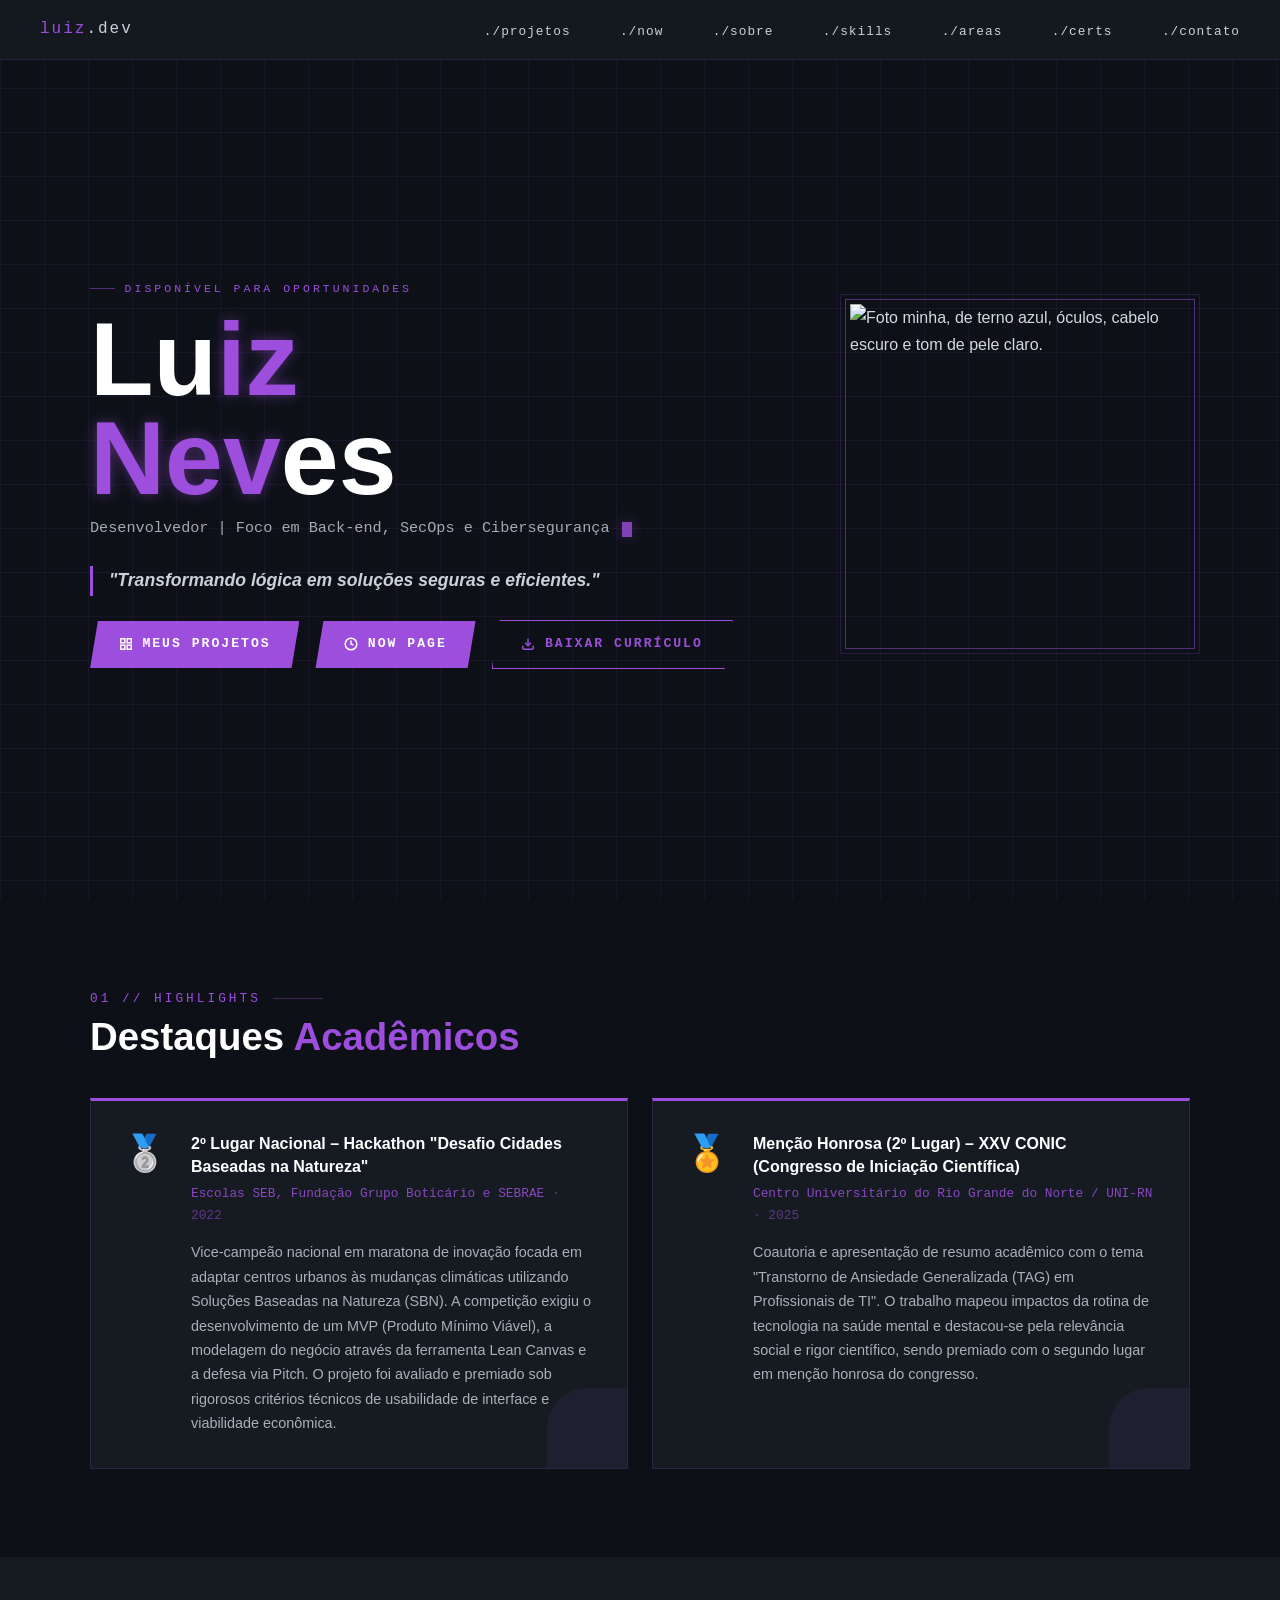
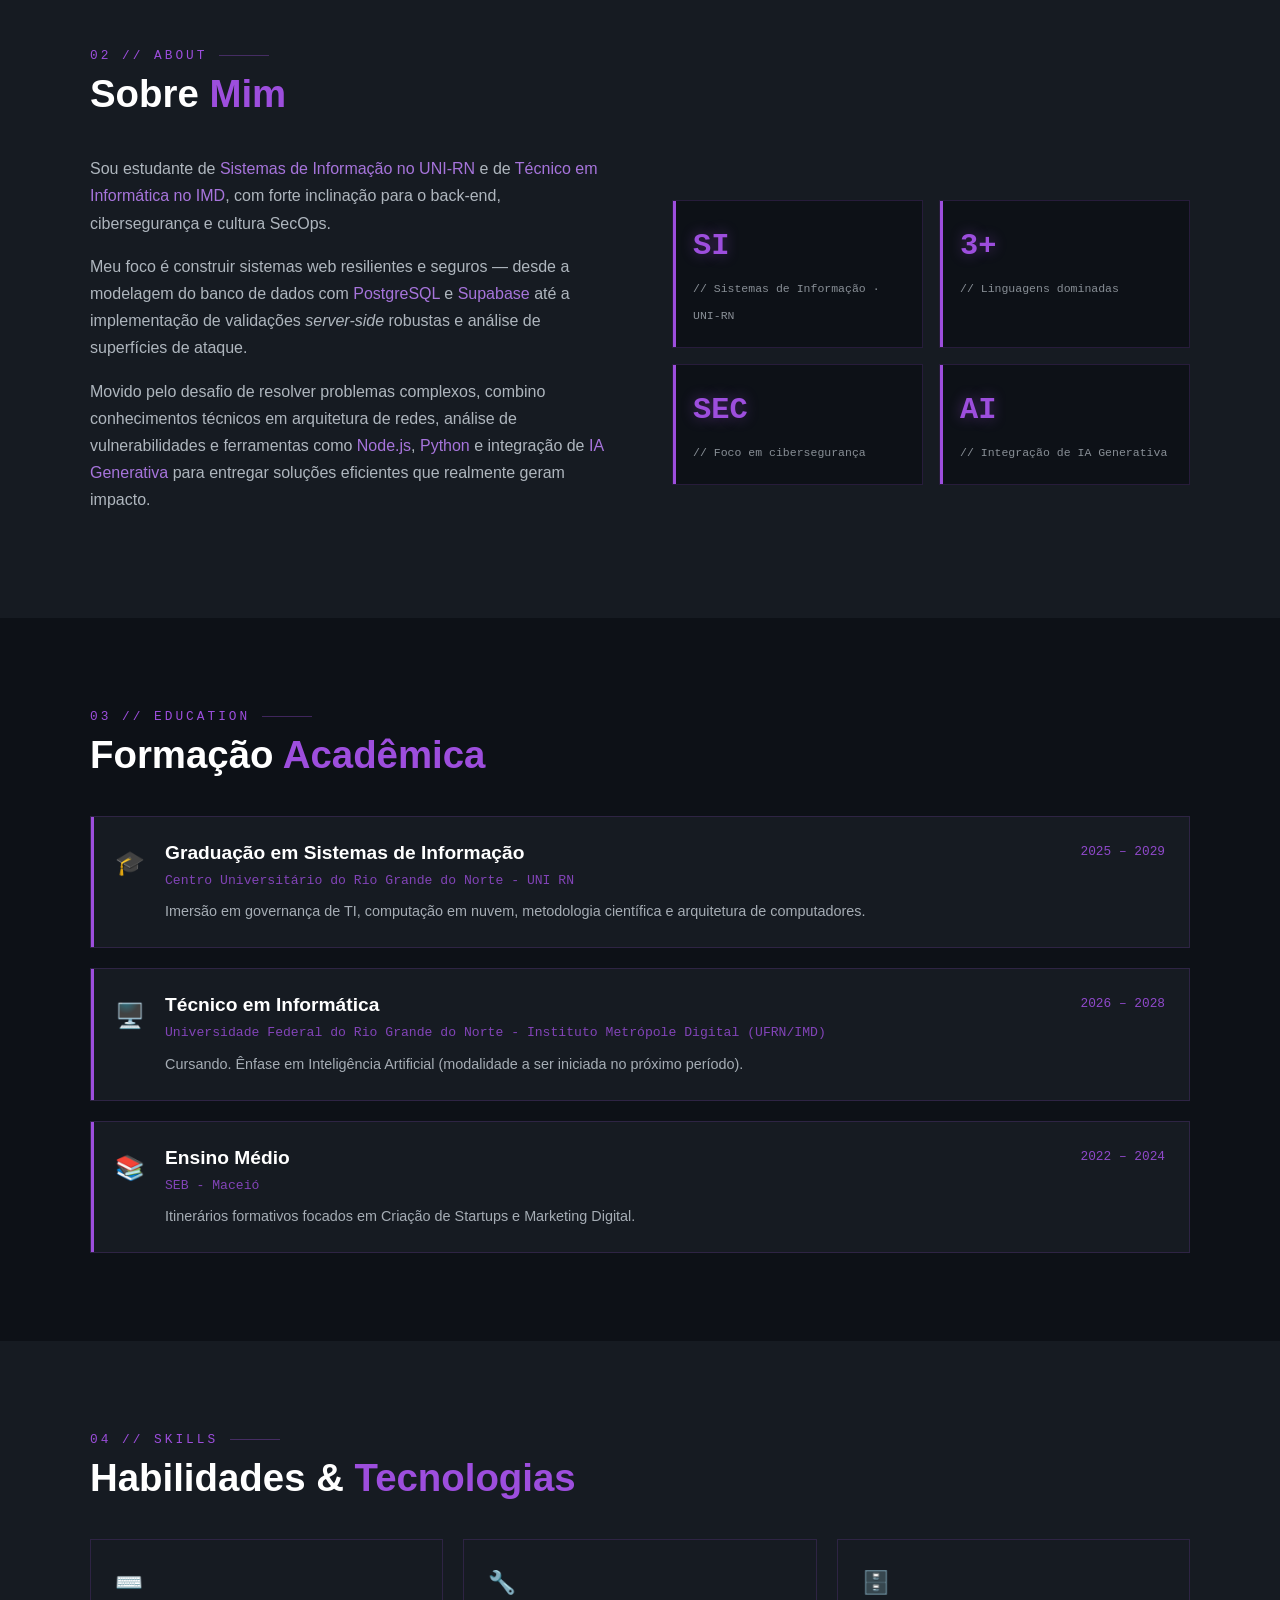
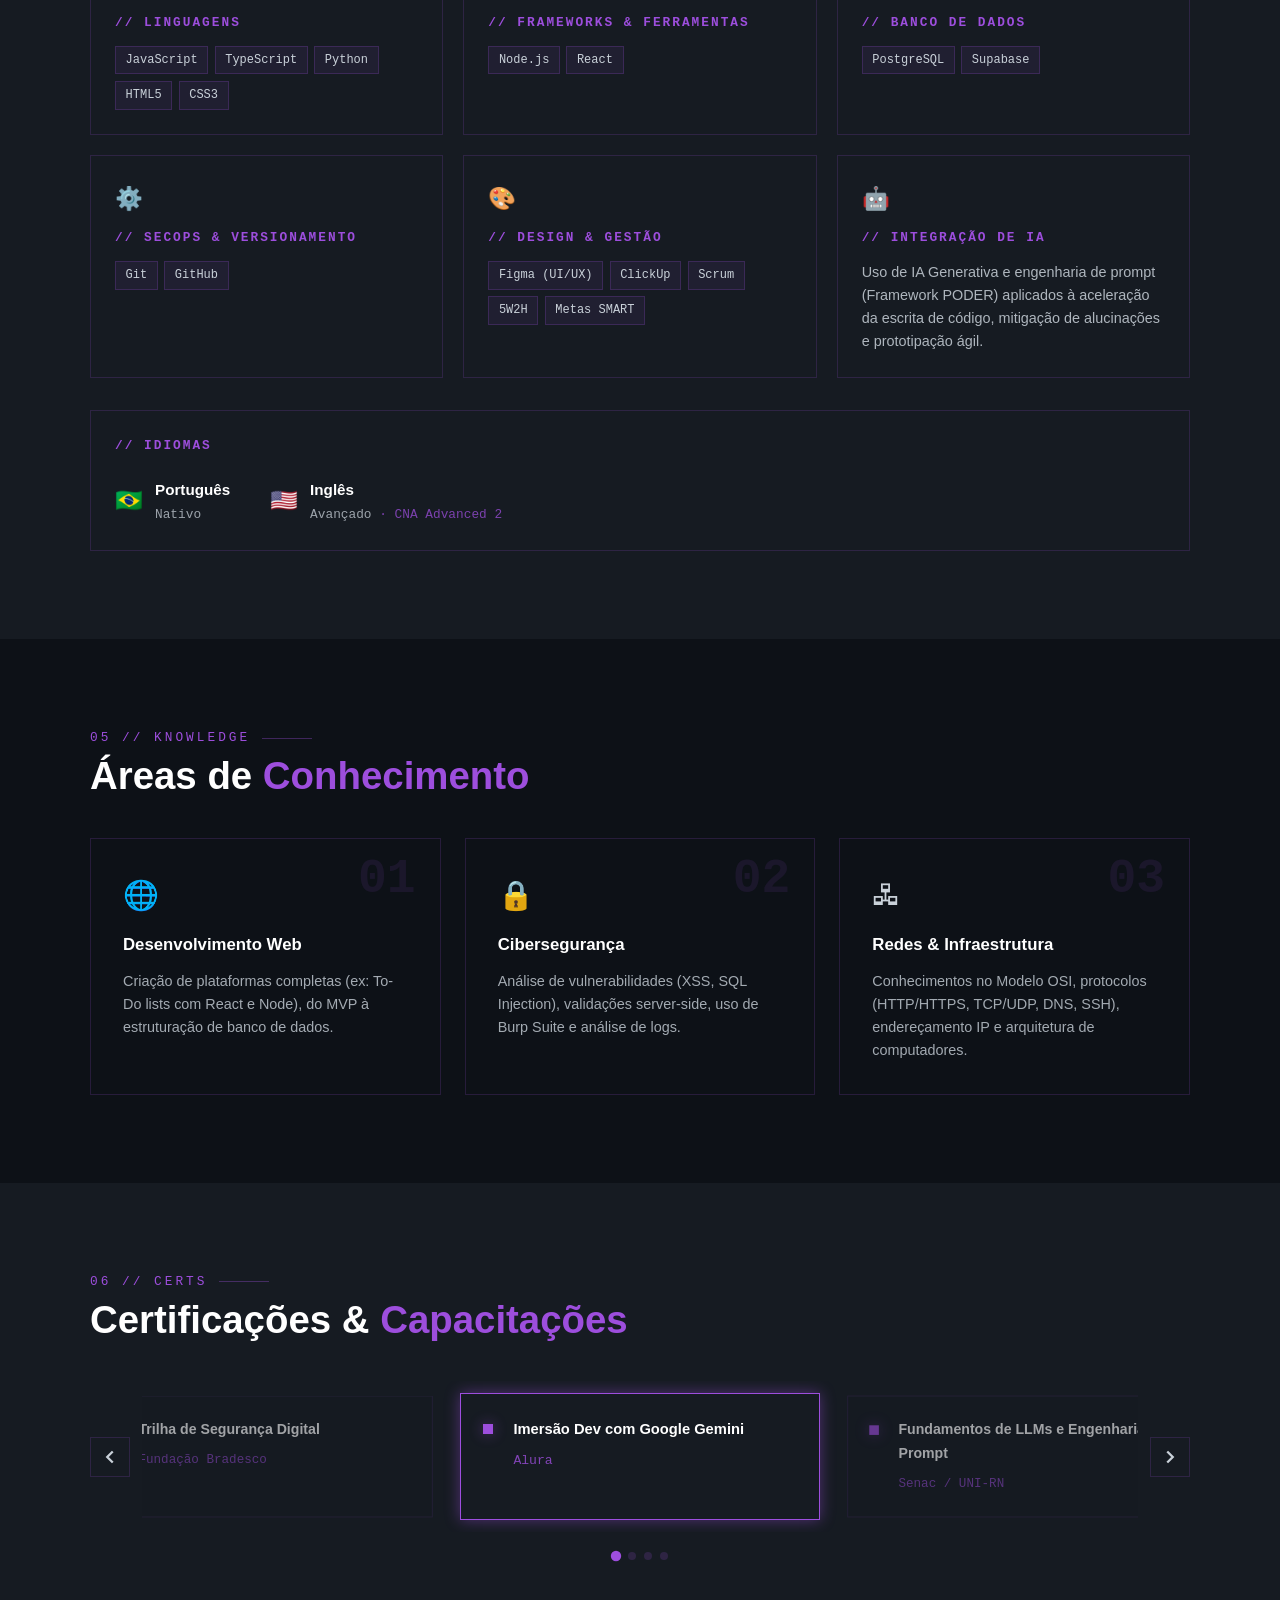
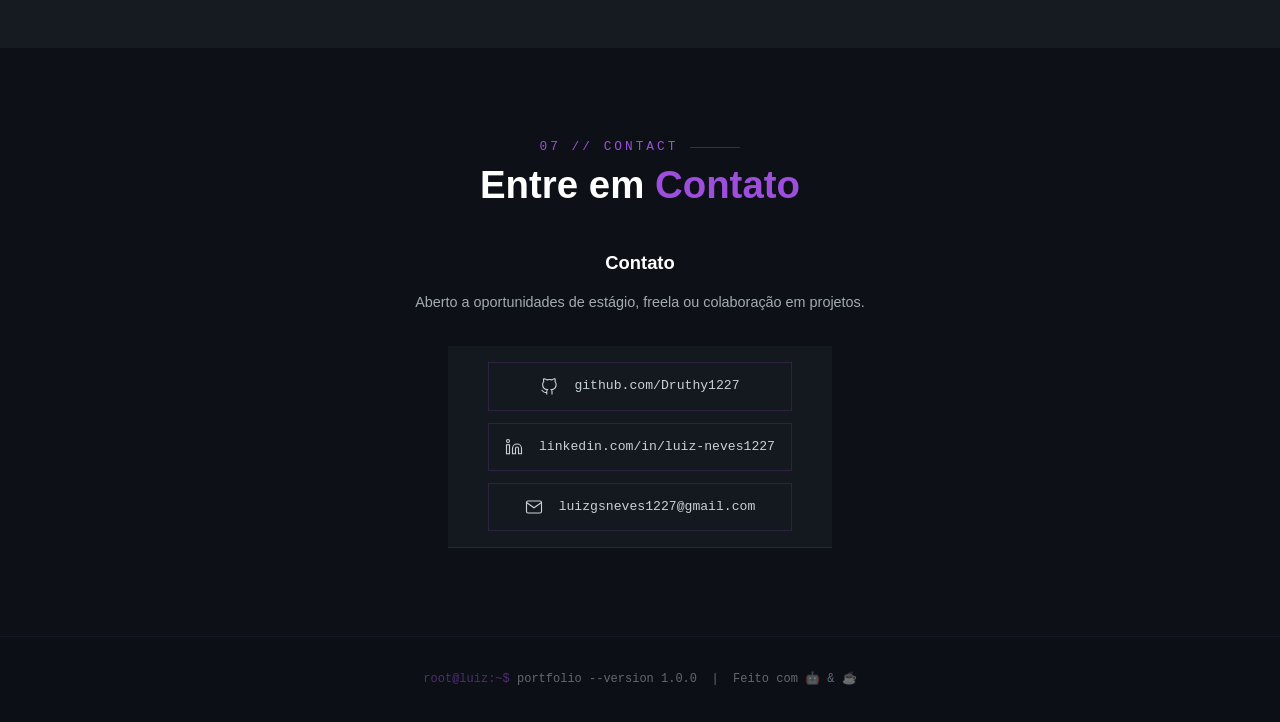
==== commit 7d1fa789: "Update contact section styling, enhance project details, and revise Now Page metadata" ====
--- a/index.html
+++ b/index.html
@@ -532,21 +532,21 @@
     <!-- =============================================
          SEÇÃO CONTATO
          ============================================= -->
-    <section id="contato" aria-labelledby="contato-title">
+<section id="contato" aria-labelledby="contato-title">
       <div class="container">
 
-        <header class="section-header reveal">
-          <p class="section-label" aria-hidden="true">07 // CONTACT</p>
+        <header class="section-header reveal" style="text-align: center;">
+          <p class="section-label" aria-hidden="true" style="justify-content: center;">07 // CONTACT</p>
           <h2 class="section-title" id="contato-title">
             Entre em <span class="accent">Contato</span>
           </h2>
         </header>
 
-        <div class="contact-grid">
+        <div class="contact-grid" style="display: flex; justify-content: center; text-align: center;">
 
           <!-- Info + Redes Sociais -->
-          <div class="contact-info reveal">
-            <h3>Vamos conversar?</h3>
+<div class="contact-info reveal" style="max-width: 500px; width: 100%; display: flex; flex-direction: column; align-items: center;">
+            <h3>Contato</h3>
             <p>Aberto a oportunidades de estágio, freela ou colaboração em projetos.</p>
 
             <!-- =============================================
@@ -555,12 +555,13 @@
                  ============================================= -->
             <nav class="social-links" aria-label="Redes sociais e contato">
 
-              <a
+<a
                 href="https://github.com/Druthy1227"
                 class="social-link"
                 target="_blank"
                 rel="noopener noreferrer"
                 aria-label="Perfil do GitHub (abre em nova aba)"
+                style="width: 100%; justify-content: center;"
               >
                 <svg aria-hidden="true" focusable="false" viewBox="0 0 24 24" stroke-width="1.5" fill="none" stroke="currentColor">
                   <path d="M9 19c-5 1.5-5-2.5-7-3m14 6v-3.87a3.37 3.37 0 0 0-.94-2.61c3.14-.35 6.44-1.54 6.44-7A5.44 5.44 0 0 0 20 4.77 5.07 5.07 0 0 0 19.91 1S18.73.65 16 2.48a13.38 13.38 0 0 0-7 0C6.27.65 5.09 1 5.09 1A5.07 5.07 0 0 0 5 4.77a5.44 5.44 0 0 0-1.5 3.78c0 5.42 3.3 6.61 6.44 7A3.37 3.37 0 0 0 9 18.13V22"/>
@@ -574,6 +575,7 @@
                 target="_blank"
                 rel="noopener noreferrer"
                 aria-label="Perfil do LinkedIn (abre em nova aba)"
+                style="width: 100%; justify-content: center;"
               >
                 <svg aria-hidden="true" focusable="false" viewBox="0 0 24 24" stroke-width="1.5" fill="none" stroke="currentColor">
                   <path d="M16 8a6 6 0 0 1 6 6v7h-4v-7a2 2 0 0 0-2-2 2 2 0 0 0-2 2v7h-4v-7a6 6 0 0 1 6-6z"/>
@@ -587,6 +589,7 @@
                 href="mailto:luizgsneves1227@gmail.com"
                 class="social-link"
                 aria-label="Enviar e-mail para Luiz Neves"
+                style="width: 100%; justify-content: center;"
               >
                 <svg aria-hidden="true" focusable="false" viewBox="0 0 24 24" stroke-width="1.5" fill="none" stroke="currentColor">
                   <path d="M4 4h16c1.1 0 2 .9 2 2v12c0 1.1-.9 2-2 2H4c-1.1 0-2-.9-2-2V6c0-1.1.9-2 2-2z"/>
@@ -597,64 +600,6 @@
 
             </nav>
           </div>
-
-          <!-- Formulário de Contato -->
-          <div class="contact-form-wrapper reveal">
-            <form
-              class="contact-form"
-              id="contactForm"
-              novalidate
-              aria-label="Formulário de contato"
-            >
-              <div class="form-group">
-                <label class="form-label" for="contactName">// NOME</label>
-                <input
-                  type="text"
-                  id="contactName"
-                  name="name"
-                  class="form-input"
-                  placeholder="seu nome"
-                  autocomplete="name"
-                  required
-                  aria-required="true"
-                />
-              </div>
-
-              <div class="form-group">
-                <label class="form-label" for="contactEmail">// E-MAIL</label>
-                <input
-                  type="email"
-                  id="contactEmail"
-                  name="email"
-                  class="form-input"
-                  placeholder="seu@email.com"
-                  autocomplete="email"
-                  required
-                  aria-required="true"
-                />
-              </div>
-
-              <div class="form-group">
-                <label class="form-label" for="contactMessage">// MENSAGEM</label>
-                <textarea
-                  id="contactMessage"
-                  name="message"
-                  class="form-textarea"
-                  placeholder="Olá Luiz, gostaria de..."
-                  required
-                  aria-required="true"
-                ></textarea>
-              </div>
-
-              <button type="submit" class="form-btn" id="sendBtn">
-                <svg aria-hidden="true" focusable="false" width="14" height="14" viewBox="0 0 24 24" fill="none" stroke="currentColor" stroke-width="2.5">
-                  <path d="M22 2L11 13"/><polygon points="22 2 15 22 11 13 2 9 22 2"/>
-                </svg>
-                <span id="btnText">ENVIAR_MSG.sh</span>
-              </button>
-            </form>
-          </div>
-
         </div>
       </div>
     </section>
@@ -669,7 +614,7 @@
       <span aria-hidden="true">root@luiz:~$</span>
       portfolio --version 1.0.0
       &nbsp;|&nbsp;
-      Feito com <span aria-label="amor">♥</span> &amp; ☕
+      Feito com <span aria-label="amor">🤖</span> &amp; ☕
     </p>
   </footer>
 
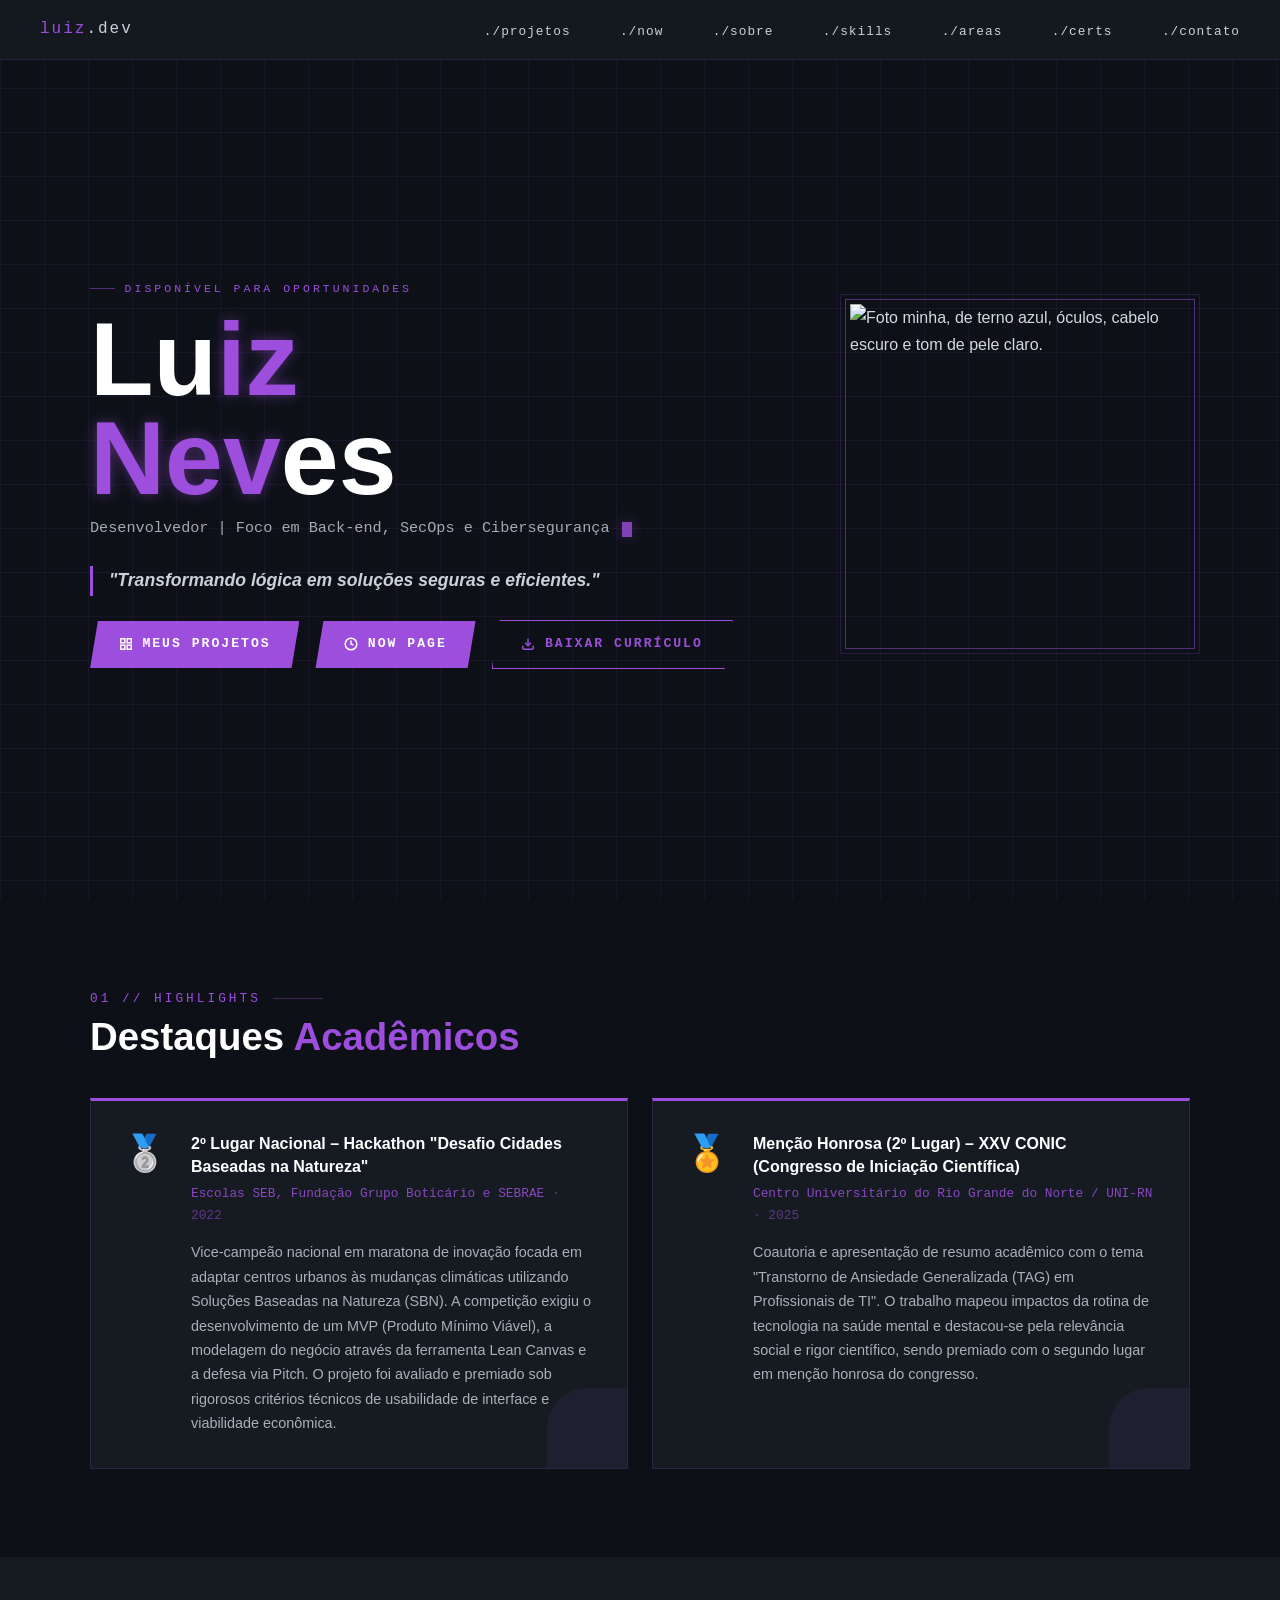
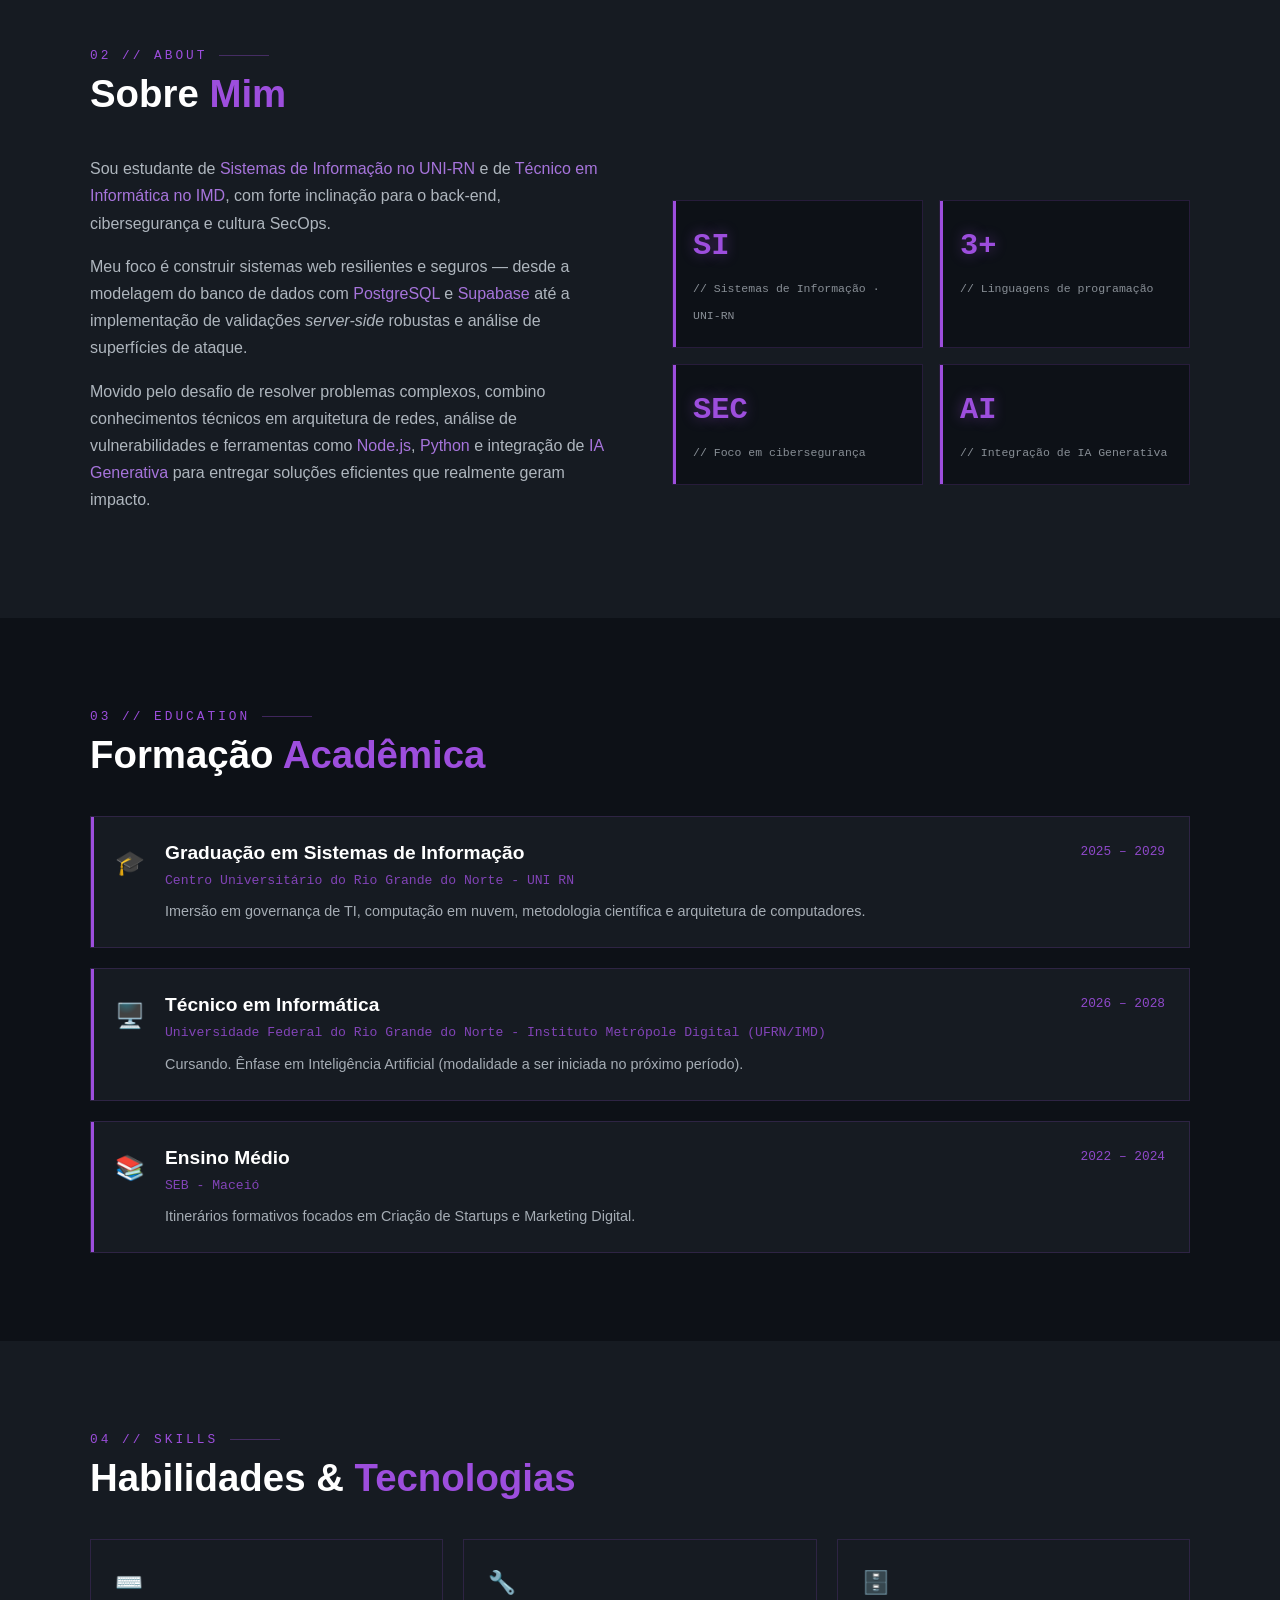
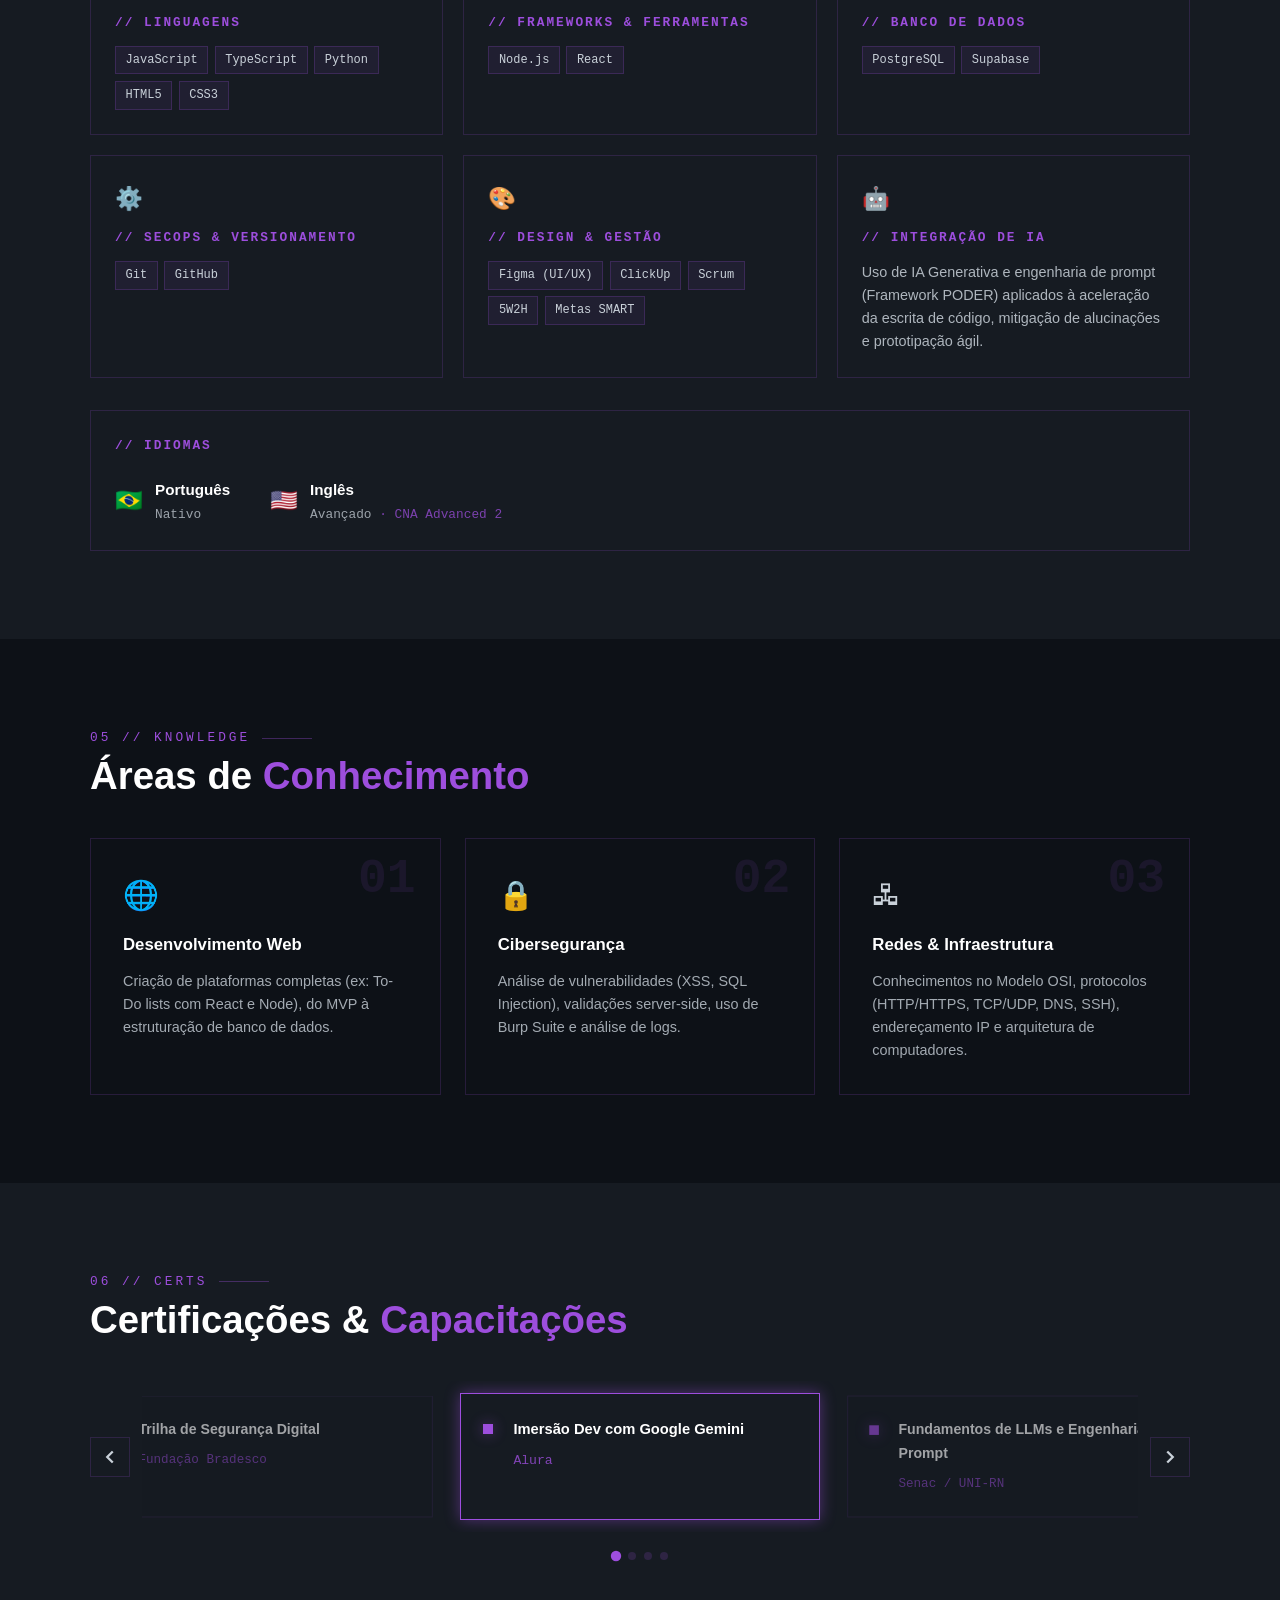
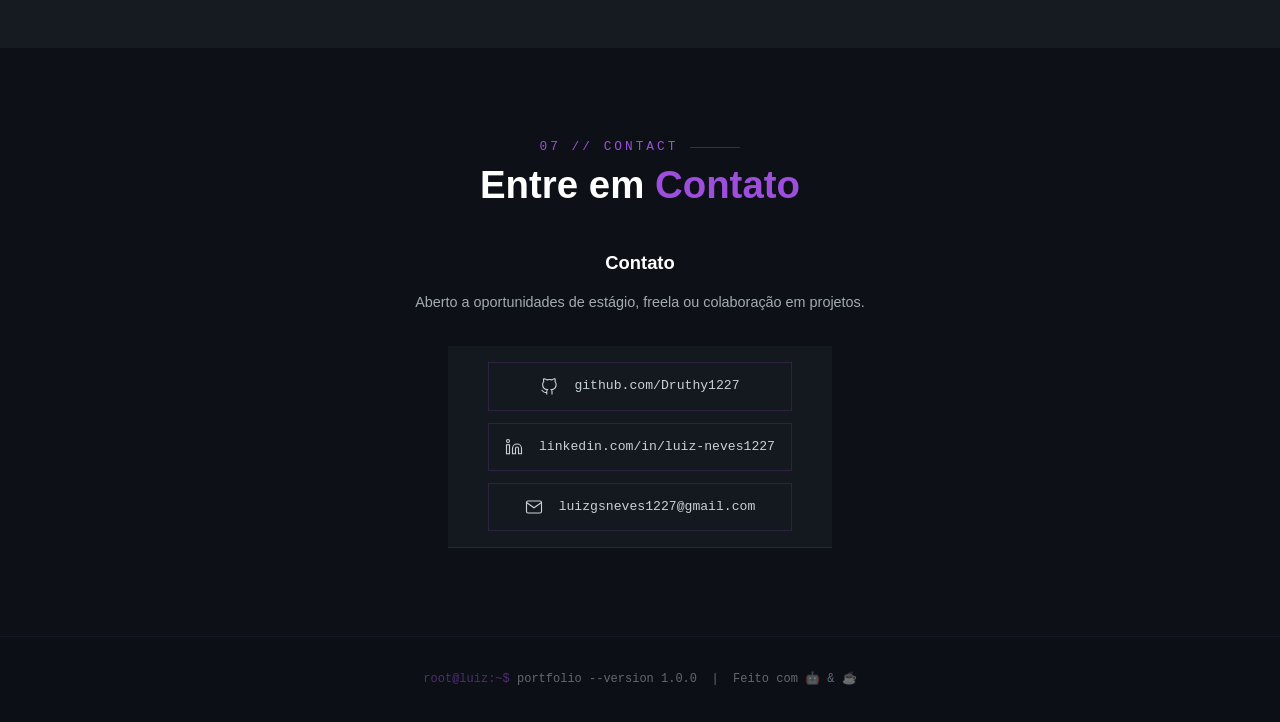
==== commit b4527c1c: "Update stat label for clarity in skills section" ====
--- a/index.html
+++ b/index.html
@@ -246,7 +246,7 @@
             </article>
             <article class="stat-box" role="listitem">
               <span class="stat-num" aria-label="Mais de 3 linguagens">3+</span>
-              <span class="stat-label">// Linguagens dominadas</span>
+              <span class="stat-label">// Linguagens de programação</span>
             </article>
             <article class="stat-box" role="listitem">
               <span class="stat-num" aria-label="Foco em segurança">SEC</span>
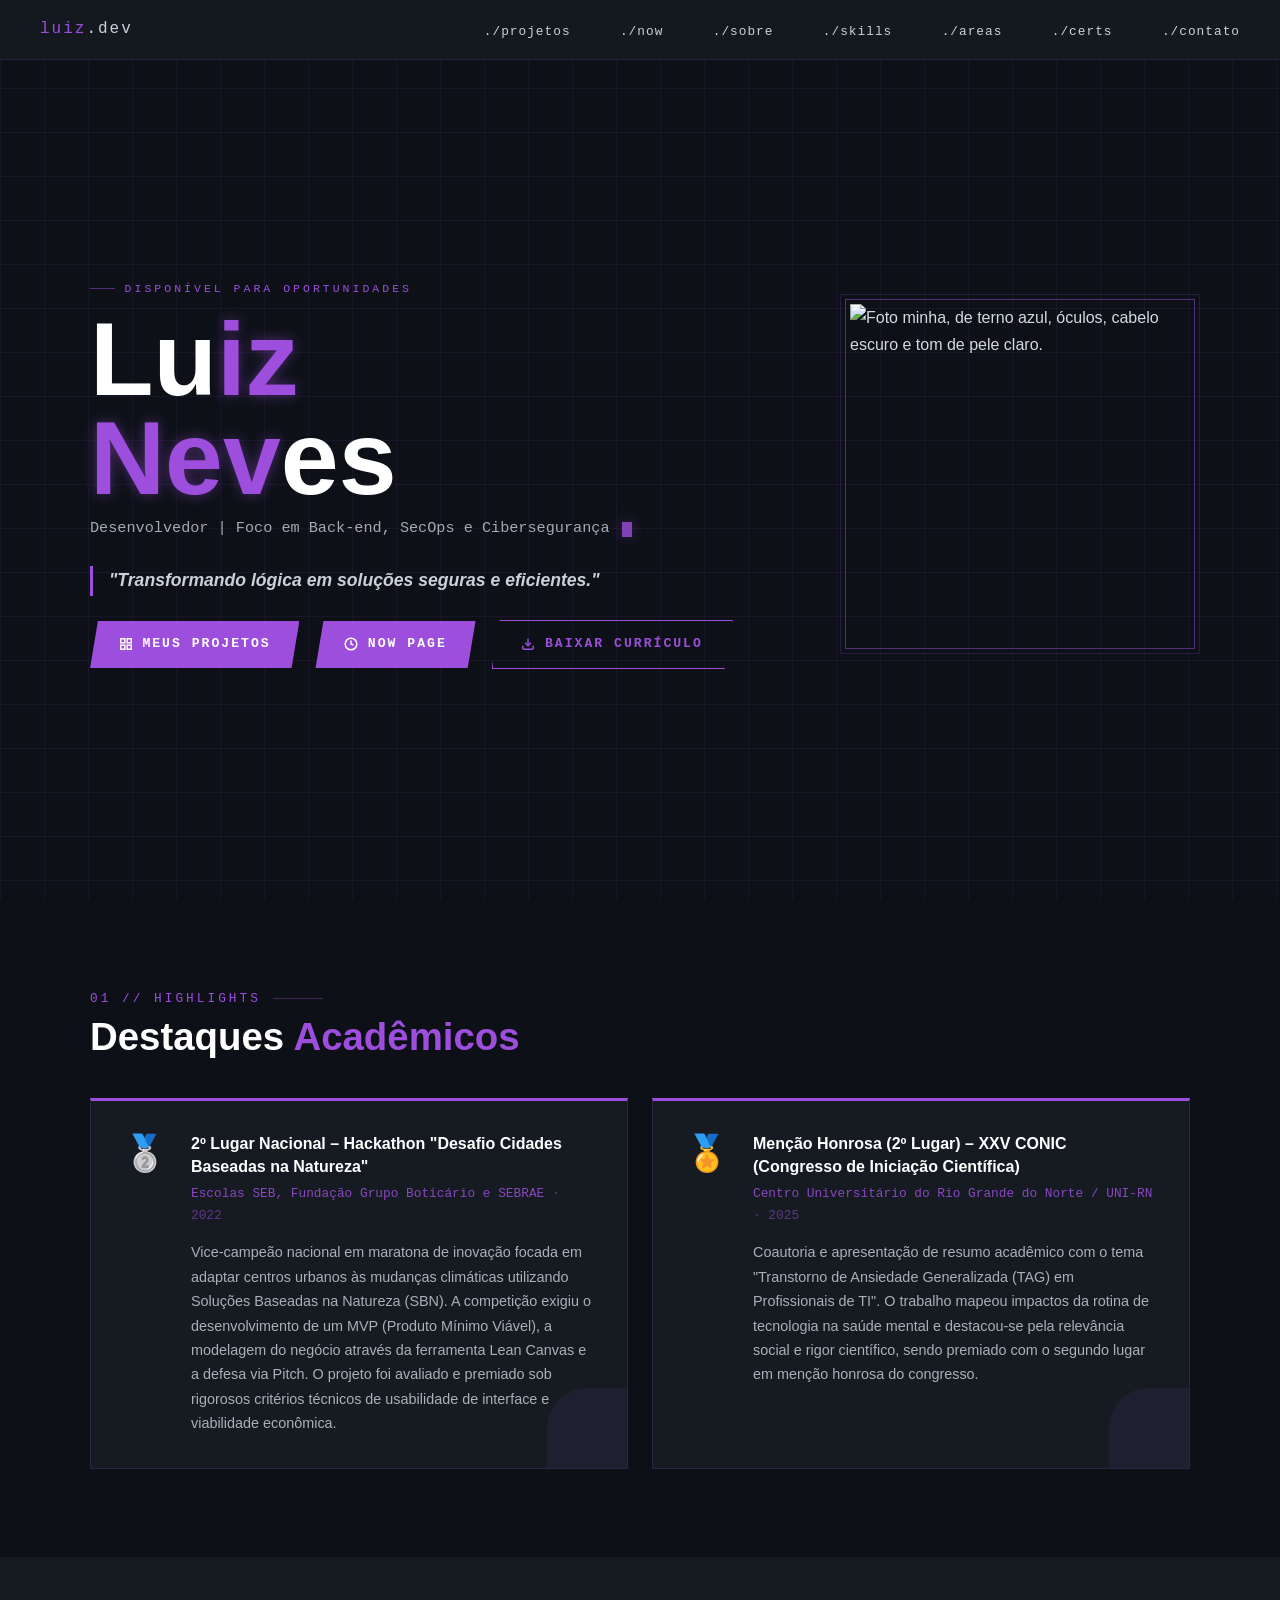
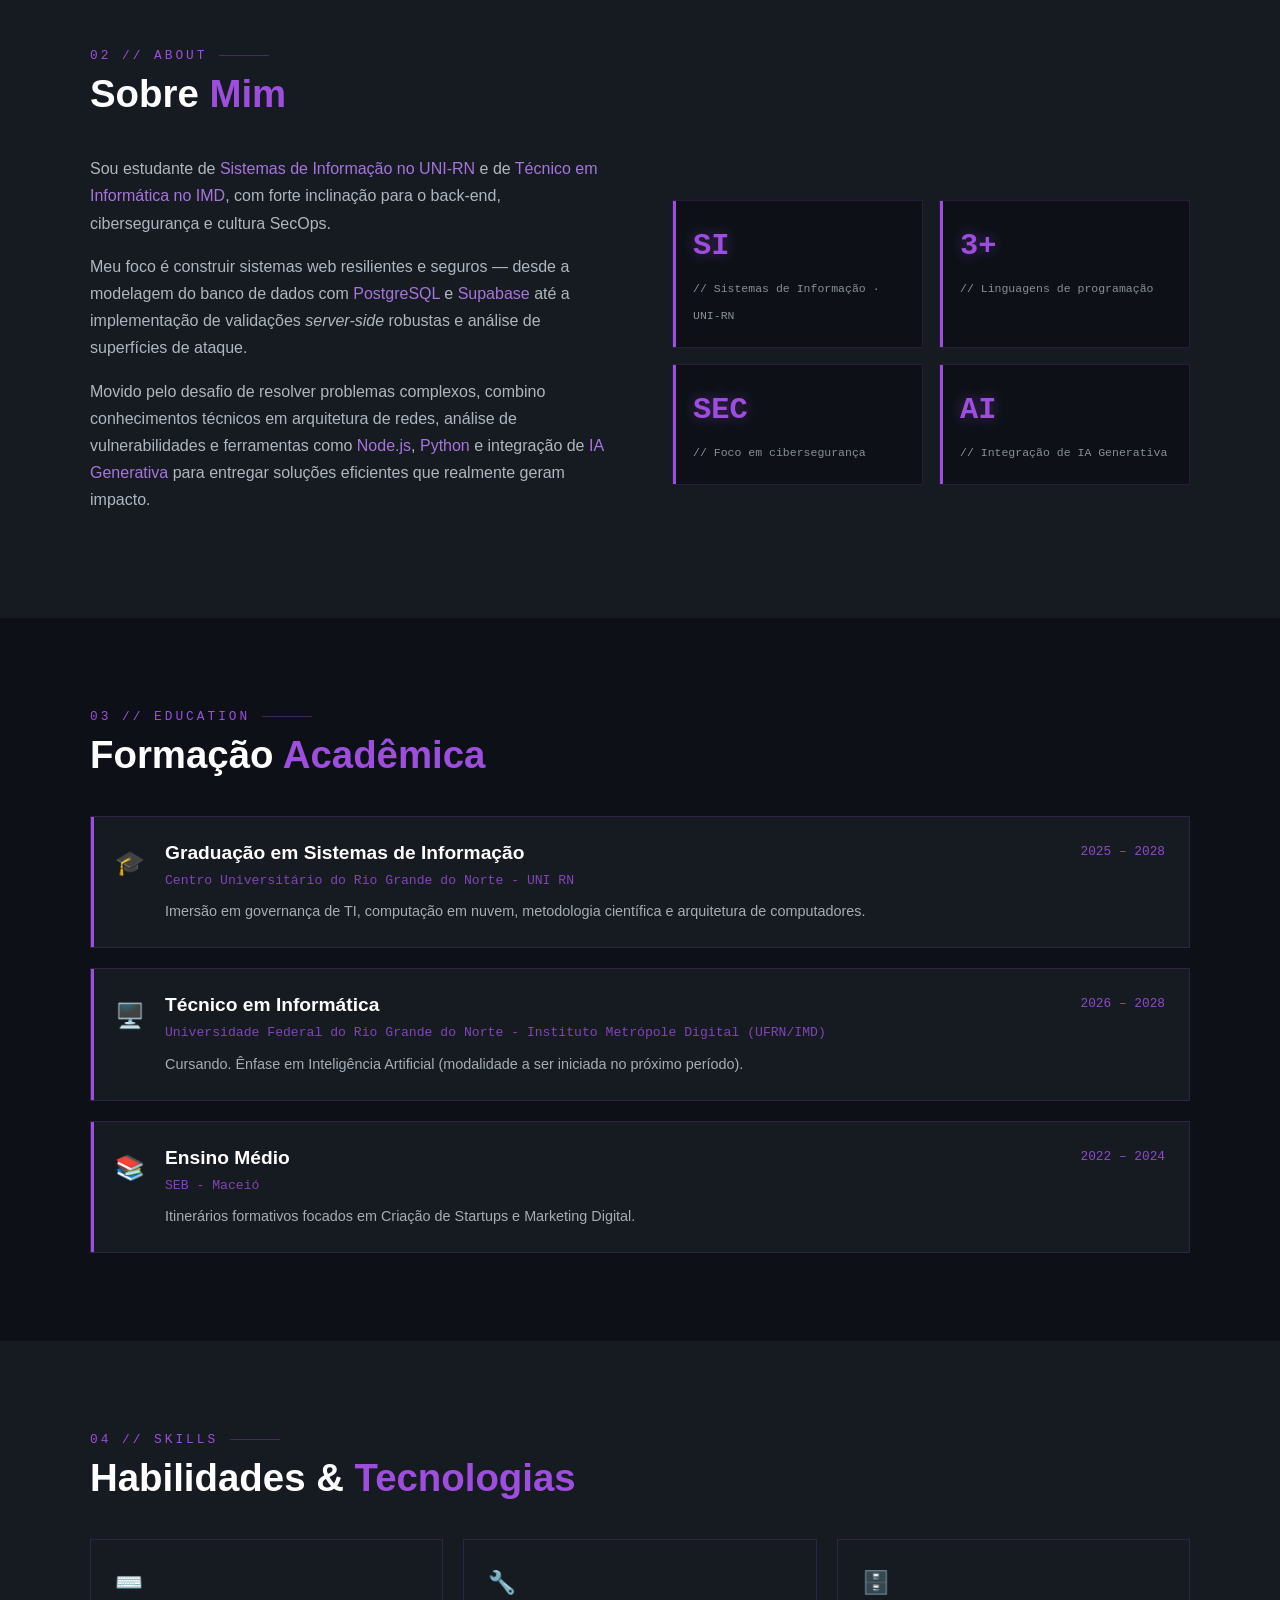
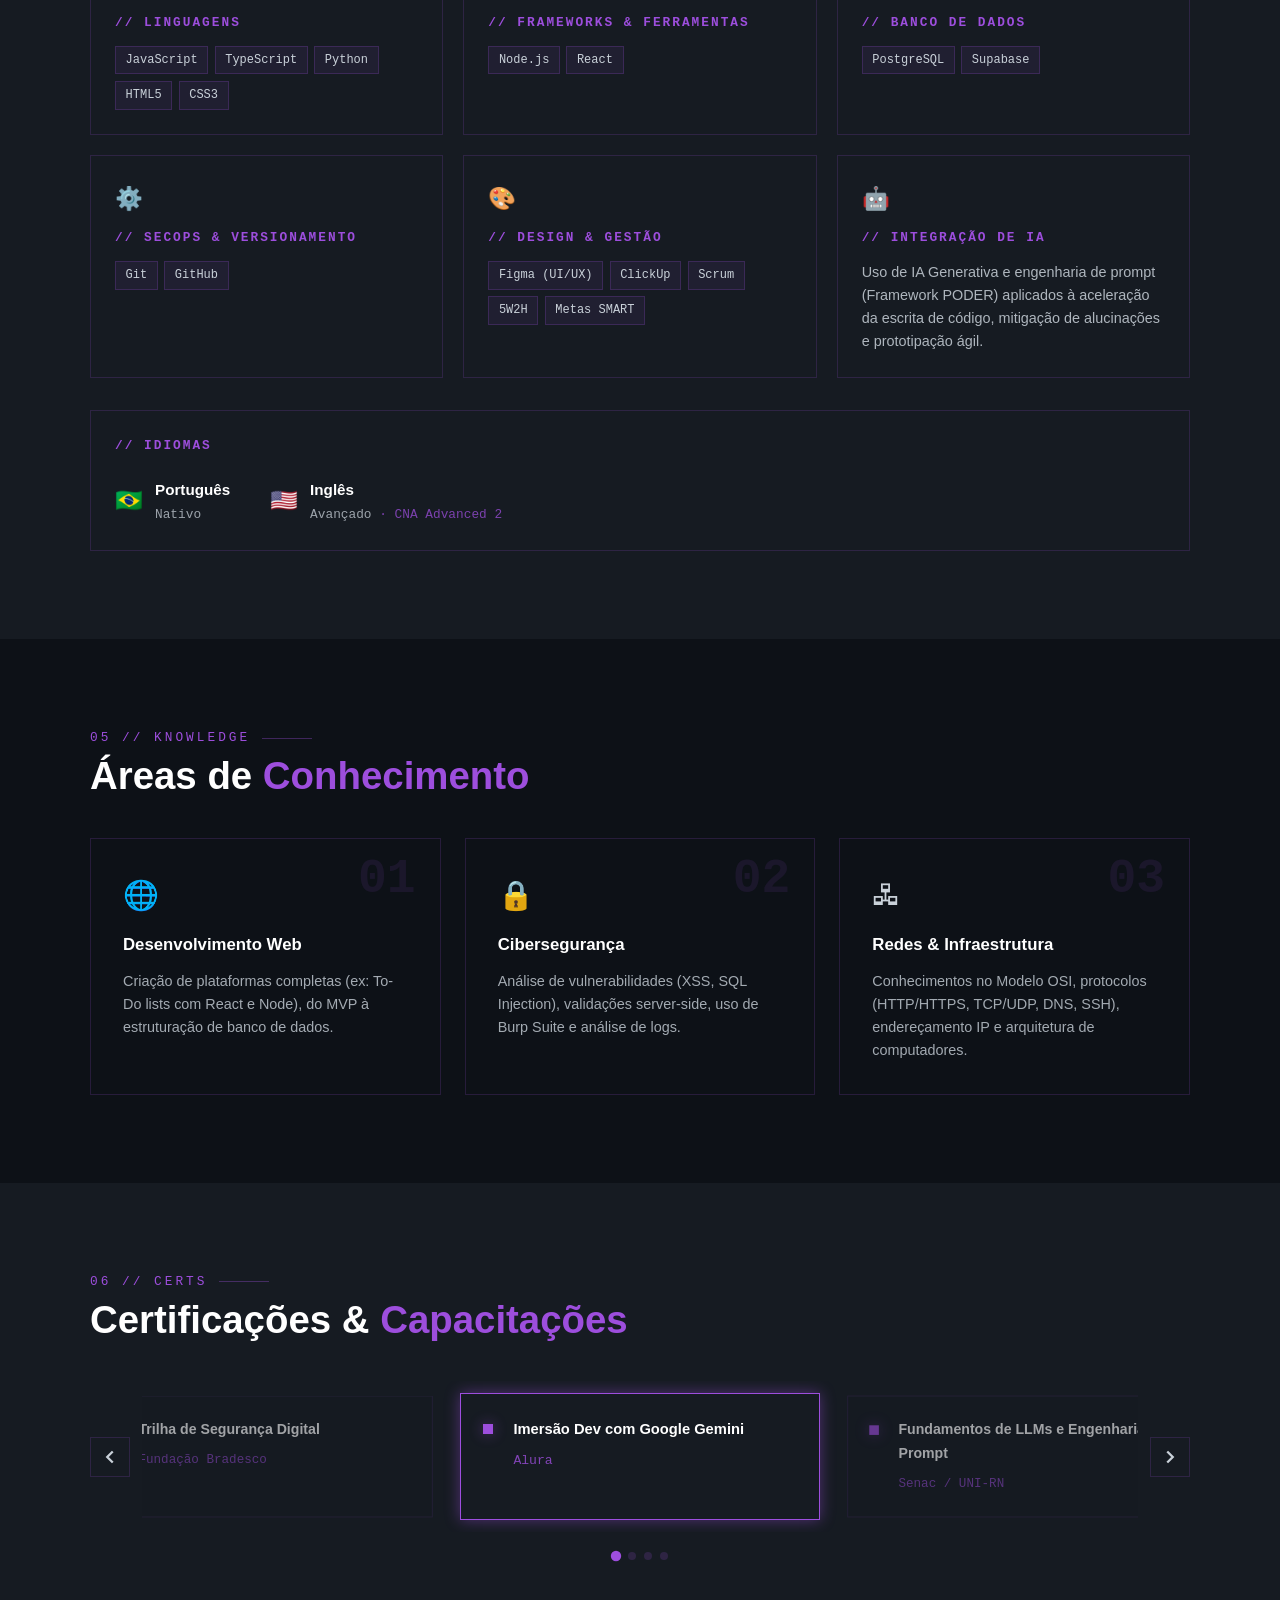
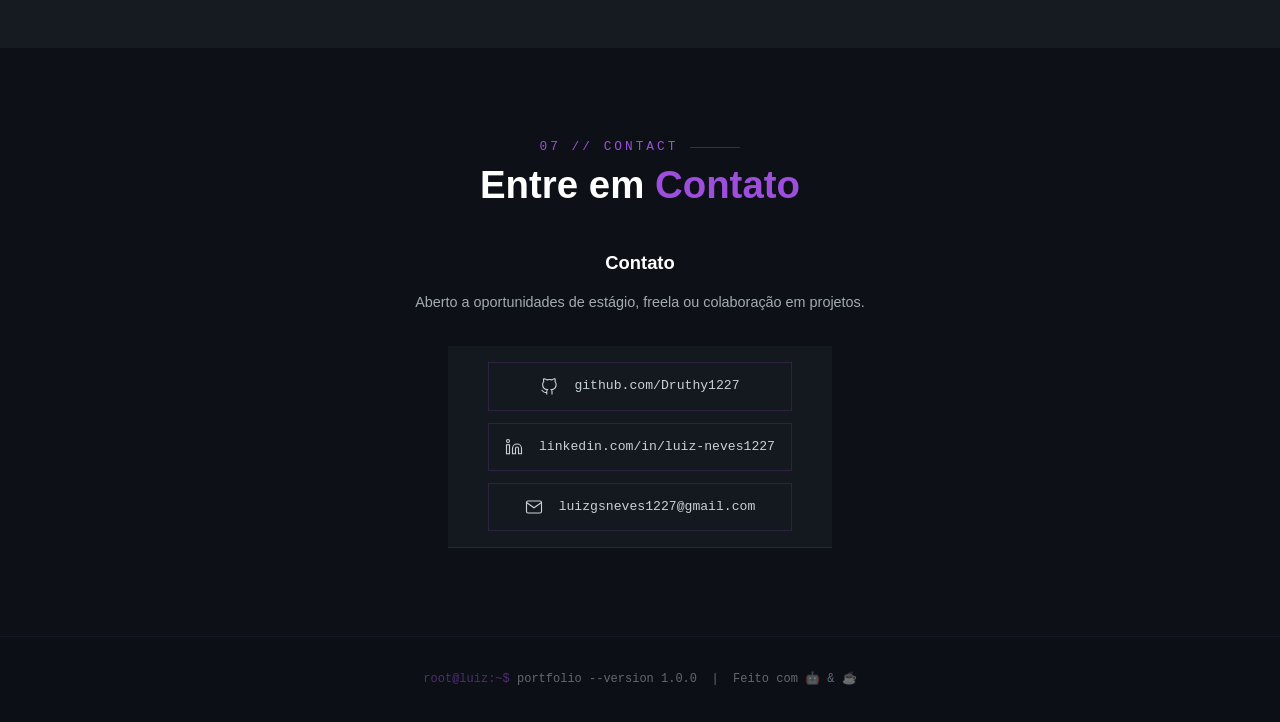
==== commit a82bca86: "Update graduation period from 2029 to 2028" ====
--- a/index.html
+++ b/index.html
@@ -282,7 +282,7 @@
             <div class="formacao-content">
               <div class="formacao-header">
                 <h3 class="formacao-title" id="form1-title">Graduação em Sistemas de Informação</h3>
-                <span class="formacao-period">2025 – 2029</span>
+                <span class="formacao-period">2025 – 2028</span>
               </div>
               <p class="formacao-institution">Centro Universitário do Rio Grande do Norte - UNI RN</p>
               <p class="formacao-desc">Imersão em governança de TI, computação em nuvem, metodologia científica e arquitetura de computadores.</p>
